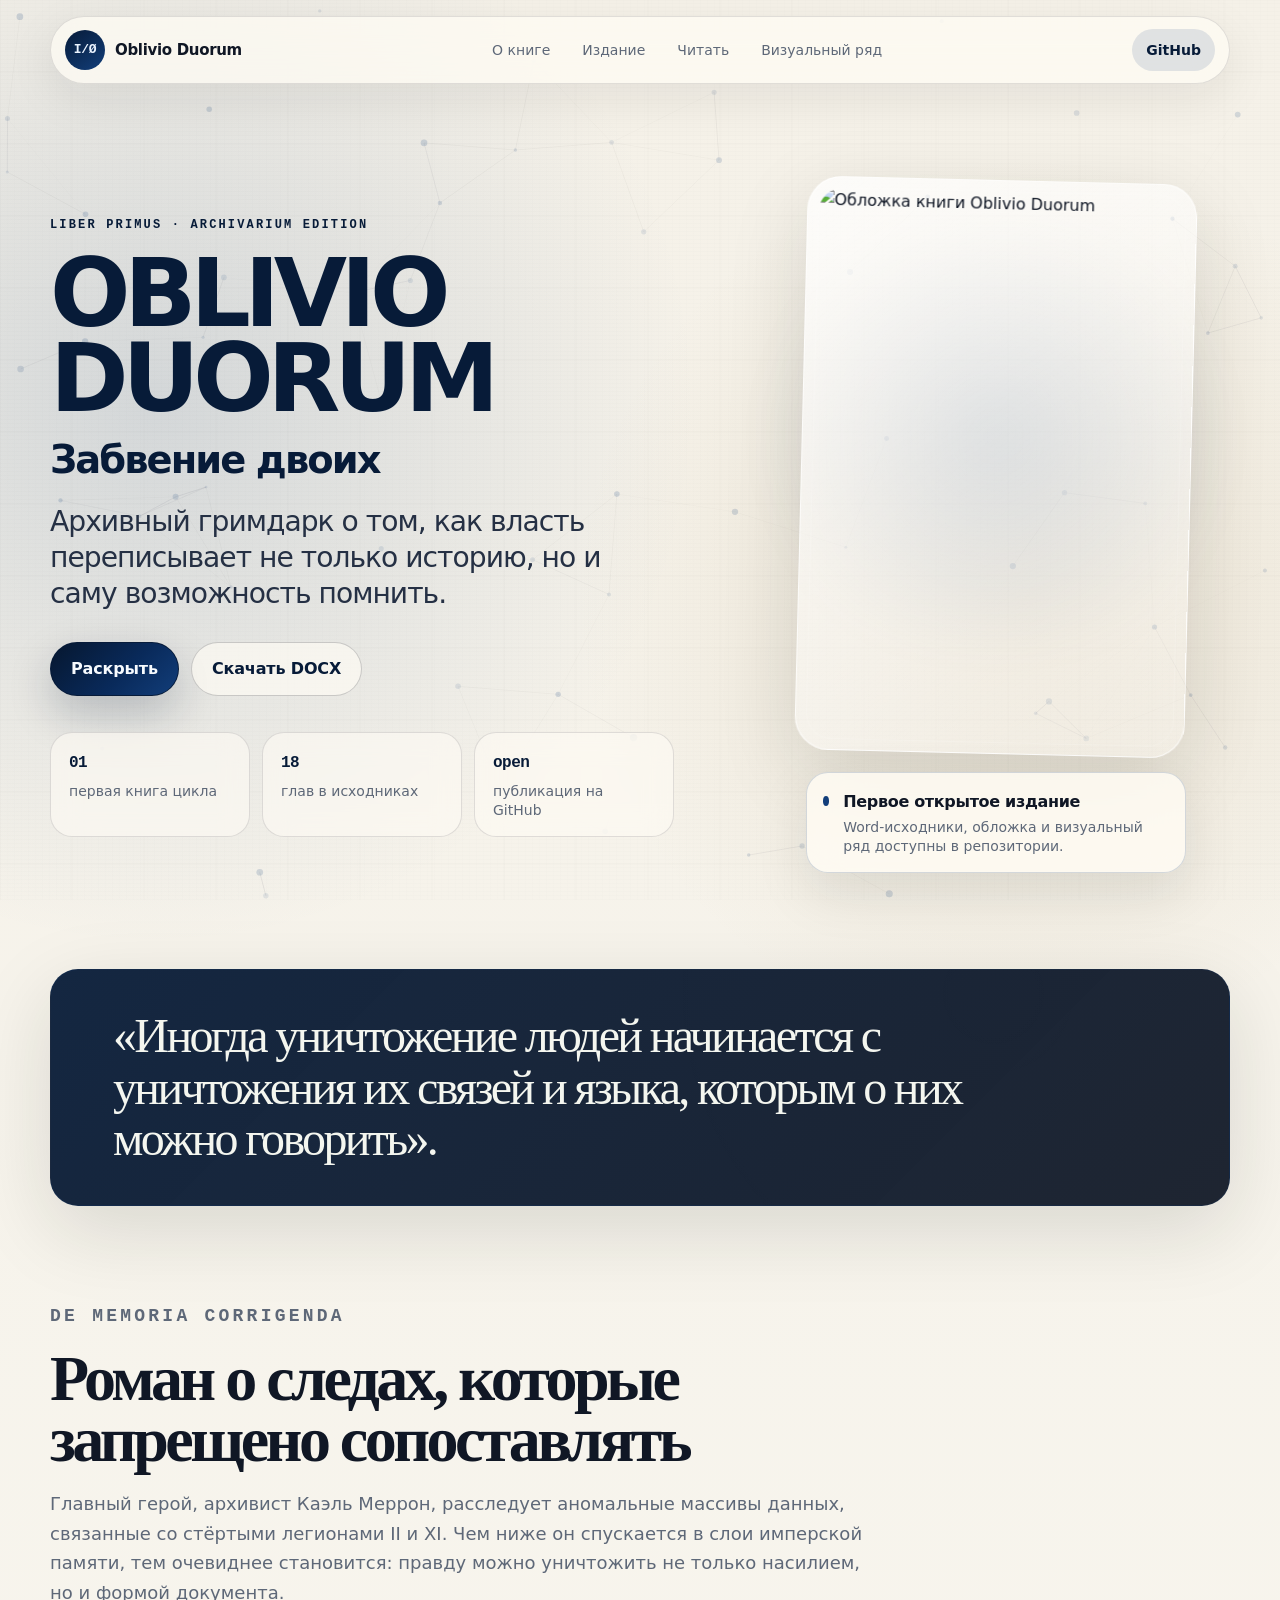
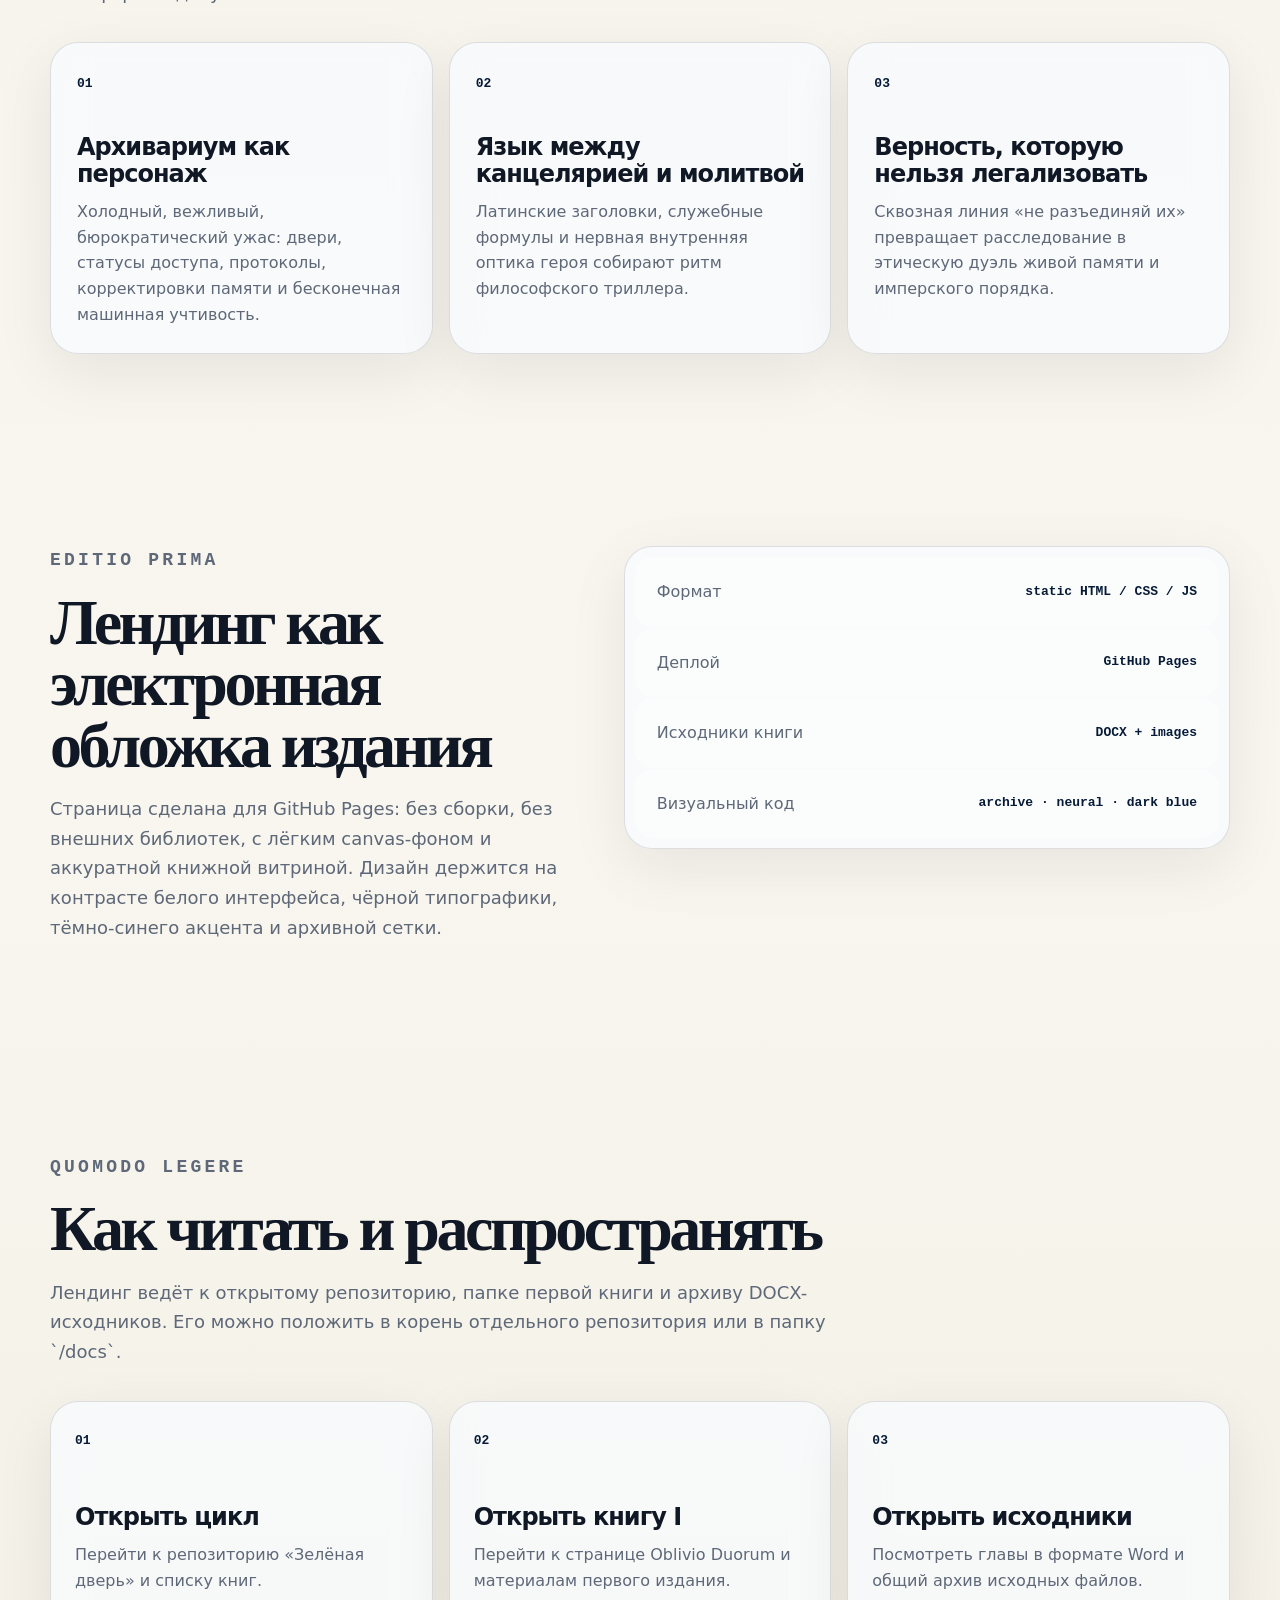
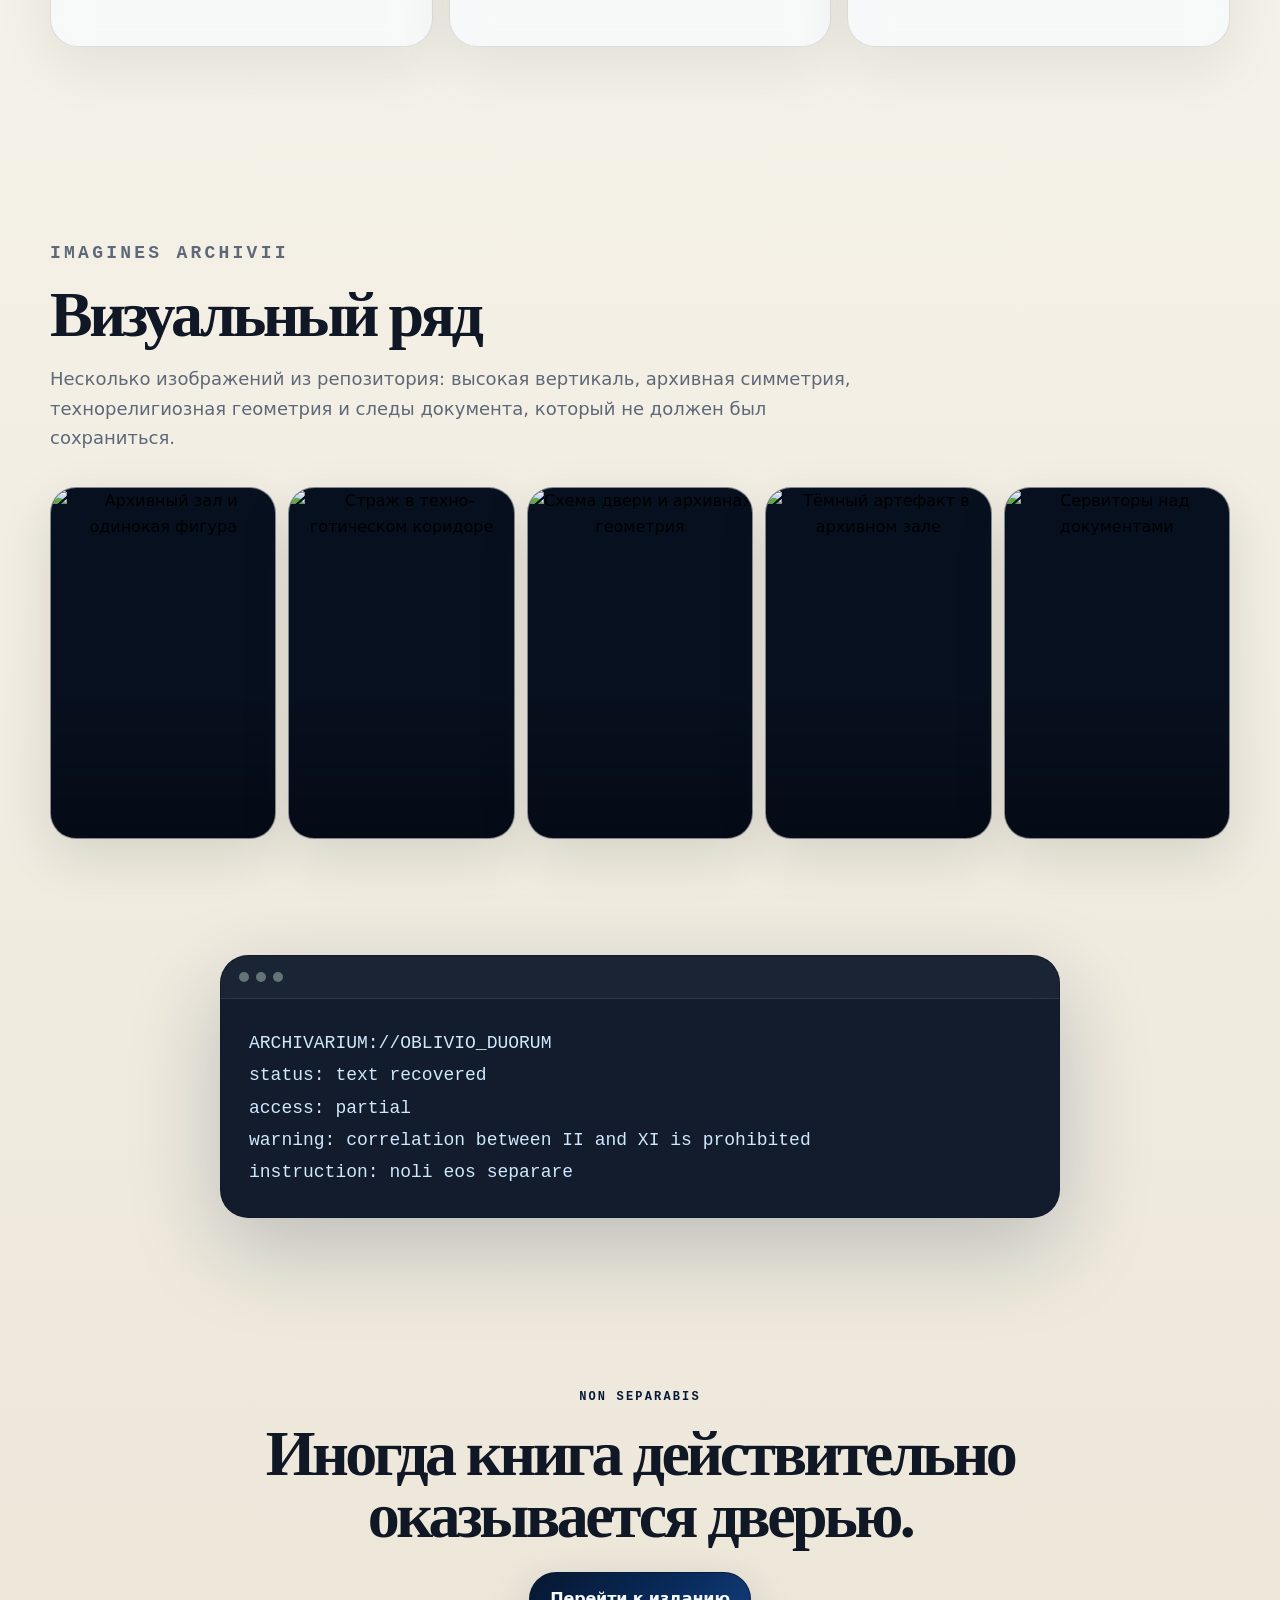
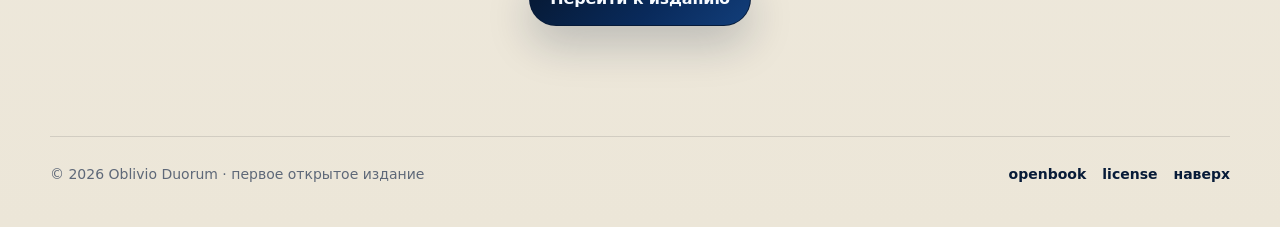
==== 1/docs/index.html @ 7f9fa9bb "docs" ====
<!doctype html>
<html lang="ru">
<head>
  <meta charset="utf-8" />
  <meta name="viewport" content="width=device-width, initial-scale=1" />
  <meta name="theme-color" content="#071b38" />
  <meta name="description" content="Oblivio Duorum / Забвение двоих — первое открытое издание архивного гримдарк-романа о памяти, документах и праве быть не стёртым." />
  <meta property="og:title" content="Oblivio Duorum / Забвение двоих" />
  <meta property="og:description" content="Архивный гримдарк о том, как власть переписывает не только историю, но и саму возможность помнить." />
  <meta property="og:type" content="book" />
  <meta property="og:image" content="https://raw.githubusercontent.com/antonkurenkov/openbook/main/1/df00b2c0-1dd7-4051-8844-b0e4e81df852.png" />
  <title>Oblivio Duorum / Забвение двоих</title>
  <link rel="preconnect" href="https://raw.githubusercontent.com" />
  <link rel="icon" href="assets/favicon.svg" type="image/svg+xml" />
  <link rel="icon" href="assets/favicon-32.png" sizes="32x32" type="image/png" />
  <link rel="apple-touch-icon" href="assets/apple-touch-icon.png" />
  <link rel="stylesheet" href="styles.css" />
  <script defer src="neural.js"></script>
  <script defer src="main.js"></script>
</head>
<body>
  <canvas id="neural-field" aria-hidden="true"></canvas>
  <div class="grain" aria-hidden="true"></div>
  <div class="scroll-progress" data-progress aria-hidden="true"></div>

  <header class="site-header" data-header>
    <a class="brand" href="#top" aria-label="Наверх">
      <span class="brand-mark">I/Ø</span>
      <span class="brand-text">Oblivio Duorum</span>
    </a>
    <nav class="nav" aria-label="Основная навигация">
      <a href="#book">О книге</a>
      <a href="#edition">Издание</a>
      <a href="#read">Читать</a>
      <a href="#visuals">Визуальный ряд</a>
    </nav>
    <a class="header-cta" href="https://github.com/antonkurenkov/openbook/tree/main/1" target="_blank" rel="noreferrer">GitHub</a>
  </header>

  <main id="top">
    <section class="hero section-pad" aria-labelledby="hero-title">
      <div class="hero-copy reveal">
        <p class="eyebrow">Liber Primus · Archivarium Edition</p>
        <h1 id="hero-title" class="hero-title">
          <span class="title-neural-word" data-title-neural data-text="OBLIVIO DUORUM" aria-label="Oblivio Duorum">OBLIVIO DUORUM</span>
          <span class="title-translation">Забвение двоих</span>
        </h1>
        <p class="lead">Архивный гримдарк о том, как власть переписывает не только историю, но и саму возможность помнить.</p>
        <div class="hero-actions" aria-label="Действия">
          <a class="button primary" href="https://github.com/antonkurenkov/openbook/tree/main/1/page/oblivio-duorum-markdown/oblivio_duorum_md" target="_blank" rel="noreferrer">Раскрыть</a>
          <a class="button ghost" href="https://github.com/antonkurenkov/openbook/raw/main/1/combined/combined_unique_media_docx.zip" target="_blank" rel="noreferrer">Скачать DOCX</a>
        </div>
        <dl class="hero-stats" aria-label="Краткие сведения">
          <div>
            <dt>01</dt>
            <dd>первая книга цикла</dd>
          </div>
          <div>
            <dt>18</dt>
            <dd>глав в исходниках</dd>
          </div>
          <div>
            <dt>open</dt>
            <dd>публикация на GitHub</dd>
          </div>
        </dl>
      </div>

      <aside class="cover-panel reveal" aria-label="Обложка и статус издания">
        <div class="cover-shell">
          <img src="https://raw.githubusercontent.com/antonkurenkov/openbook/main/1/df00b2c0-1dd7-4051-8844-b0e4e81df852.png" alt="Обложка книги Oblivio Duorum" loading="eager" />
        </div>
        <div class="status-card">
          <span class="pulse" aria-hidden="true"></span>
          <div>
            <strong>Первое открытое издание</strong>
            <p>Word-исходники, обложка и визуальный ряд доступны в репозитории.</p>
          </div>
        </div>
      </aside>
    </section>

    <section class="quote-strip reveal" aria-label="Ключевая формула">
      <p>«Иногда уничтожение людей начинается с уничтожения их связей и языка, которым о них можно говорить».</p>
    </section>

    <section id="book" class="section section-pad" aria-labelledby="book-title">
      <div class="section-head reveal">
        <p class="eyebrow">De memoria corrigenda</p>
        <h2 id="book-title">Роман о следах, которые запрещено сопоставлять</h2>
        <p>Главный герой, архивист Каэль Меррон, расследует аномальные массивы данных, связанные со стёртыми легионами II и XI. Чем ниже он спускается в слои имперской памяти, тем очевиднее становится: правду можно уничтожить не только насилием, но и формой документа.</p>
      </div>

      <div class="feature-grid">
        <article class="feature-card reveal">
          <span class="card-index">01</span>
          <h3>Архивариум как персонаж</h3>
          <p>Холодный, вежливый, бюрократический ужас: двери, статусы доступа, протоколы, корректировки памяти и бесконечная машинная учтивость.</p>
        </article>
        <article class="feature-card reveal">
          <span class="card-index">02</span>
          <h3>Язык между канцелярией и молитвой</h3>
          <p>Латинские заголовки, служебные формулы и нервная внутренняя оптика героя собирают ритм философского триллера.</p>
        </article>
        <article class="feature-card reveal">
          <span class="card-index">03</span>
          <h3>Верность, которую нельзя легализовать</h3>
          <p>Сквозная линия «не разъединяй их» превращает расследование в этическую дуэль живой памяти и имперского порядка.</p>
        </article>
      </div>
    </section>

    <section id="edition" class="section section-pad split" aria-labelledby="edition-title">
      <div class="reveal">
        <p class="eyebrow">Editio prima</p>
        <h2 id="edition-title">Лендинг как электронная обложка издания</h2>
        <p>Страница сделана для GitHub Pages: без сборки, без внешних библиотек, с лёгким canvas-фоном и аккуратной книжной витриной. Дизайн держится на контрасте белого интерфейса, чёрной типографики, тёмно-синего акцента и архивной сетки.</p>
      </div>
      <div class="edition-list reveal" role="list">
        <div role="listitem">
          <span>Формат</span>
          <strong>static HTML / CSS / JS</strong>
        </div>
        <div role="listitem">
          <span>Деплой</span>
          <strong>GitHub Pages</strong>
        </div>
        <div role="listitem">
          <span>Исходники книги</span>
          <strong>DOCX + images</strong>
        </div>
        <div role="listitem">
          <span>Визуальный код</span>
          <strong>archive · neural · dark blue</strong>
        </div>
      </div>
    </section>

    <section id="read" class="section section-pad" aria-labelledby="read-title">
      <div class="section-head reveal">
        <p class="eyebrow">Quomodo legere</p>
        <h2 id="read-title">Как читать и распространять</h2>
        <p>Лендинг ведёт к открытому репозиторию, папке первой книги и архиву DOCX-исходников. Его можно положить в корень отдельного репозитория или в папку `/docs`.</p>
      </div>

      <div class="read-grid">
        <a class="read-card reveal" href="https://github.com/antonkurenkov/openbook" target="_blank" rel="noreferrer">
          <span>01</span>
          <h3>Открыть цикл</h3>
          <p>Перейти к репозиторию «Зелёная дверь» и списку книг.</p>
        </a>
        <a class="read-card reveal" href="https://github.com/antonkurenkov/openbook/tree/main/1" target="_blank" rel="noreferrer">
          <span>02</span>
          <h3>Открыть книгу I</h3>
          <p>Перейти к странице Oblivio Duorum и материалам первого издания.</p>
        </a>
        <a class="read-card reveal" href="https://github.com/antonkurenkov/openbook/tree/main/1/combined" target="_blank" rel="noreferrer">
          <span>03</span>
          <h3>Открыть исходники</h3>
          <p>Посмотреть главы в формате Word и общий архив исходных файлов.</p>
        </a>
      </div>
    </section>

    <section id="visuals" class="section section-pad" aria-labelledby="visuals-title">
      <div class="section-head reveal">
        <p class="eyebrow">Imagines archivii</p>
        <h2 id="visuals-title">Визуальный ряд</h2>
        <p>Несколько изображений из репозитория: высокая вертикаль, архивная симметрия, технорелигиозная геометрия и следы документа, который не должен был сохраниться.</p>
      </div>

      <div class="gallery" aria-label="Галерея иллюстраций">
        <button class="gallery-item reveal" data-image="https://raw.githubusercontent.com/antonkurenkov/openbook/main/1/images/new/01.jpg" aria-label="Открыть иллюстрацию 1">
          <img src="https://raw.githubusercontent.com/antonkurenkov/openbook/main/1/images/new/01.jpg" alt="Архивный зал и одинокая фигура" loading="lazy" />
        </button>
        <button class="gallery-item reveal" data-image="https://raw.githubusercontent.com/antonkurenkov/openbook/main/1/images/new/05.jpg" aria-label="Открыть иллюстрацию 2">
          <img src="https://raw.githubusercontent.com/antonkurenkov/openbook/main/1/images/new/05.jpg" alt="Страж в техно-готическом коридоре" loading="lazy" />
        </button>
        <button class="gallery-item reveal" data-image="https://raw.githubusercontent.com/antonkurenkov/openbook/main/1/images/new/10.jpg" aria-label="Открыть иллюстрацию 3">
          <img src="https://raw.githubusercontent.com/antonkurenkov/openbook/main/1/images/new/10.jpg" alt="Схема двери и архивная геометрия" loading="lazy" />
        </button>
        <button class="gallery-item reveal" data-image="https://raw.githubusercontent.com/antonkurenkov/openbook/main/1/images/new/12.jpg" aria-label="Открыть иллюстрацию 4">
          <img src="https://raw.githubusercontent.com/antonkurenkov/openbook/main/1/images/new/12.jpg" alt="Тёмный артефакт в архивном зале" loading="lazy" />
        </button>
        <button class="gallery-item reveal" data-image="https://raw.githubusercontent.com/antonkurenkov/openbook/main/1/images/new/16.jpg" aria-label="Открыть иллюстрацию 5">
          <img src="https://raw.githubusercontent.com/antonkurenkov/openbook/main/1/images/new/16.jpg" alt="Сервиторы над документами" loading="lazy" />
        </button>
      </div>
    </section>

    <section class="terminal-section section-pad reveal" aria-label="Архивная консоль">
      <div class="terminal-card">
        <div class="terminal-top"><span></span><span></span><span></span></div>
        <pre aria-label="Текстовый фрагмент интерфейса"><code>ARCHIVARIUM://OBLIVIO_DUORUM
status: text recovered
access: partial
warning: correlation between II and XI is prohibited
instruction: noli eos separare</code></pre>
      </div>
    </section>

    <section class="final-cta section-pad reveal" aria-labelledby="final-title">
      <p class="eyebrow">Non separabis</p>
      <h2 id="final-title">Иногда книга действительно оказывается дверью.</h2>
      <a class="button primary" href="https://github.com/antonkurenkov/openbook/tree/main/1/page/oblivio-duorum-markdown/oblivio_duorum_md" target="_blank" rel="noreferrer">Перейти к изданию</a>
    </section>
  </main>

  <footer class="site-footer">
    <p>© <span data-year></span> Oblivio Duorum · первое открытое издание</p>
    <div>
      <a href="https://github.com/antonkurenkov/openbook" target="_blank" rel="noreferrer">openbook</a>
      <a href="https://github.com/antonkurenkov/openbook/blob/main/LICENSE.md" target="_blank" rel="noreferrer">license</a>
      <a href="#top">наверх</a>
    </div>
  </footer>

  <dialog class="image-dialog" data-dialog aria-label="Просмотр иллюстрации">
    <button class="dialog-close" data-dialog-close aria-label="Закрыть">×</button>
    <img data-dialog-image src="" alt="Увеличенная иллюстрация" />
  </dialog>
</body>
</html>
---- 1/docs/styles.css ----
:root {
  color-scheme: light;
  --bg: #f5f1e8;
  --bg-2: #ece6d8;
  --ink: #101725;
  --muted: #5e6878;
  --line: rgba(16, 23, 37, .12);
  --line-strong: rgba(16, 23, 37, .2);
  --card: rgba(249, 251, 255, .74);
  --card-solid: #f9fbff;
  --blue: #123e7a;
  --blue-deep: #071b38;
  --blue-mid: #0b2e63;
  --blue-bright: #55b8ff;
  --blue-soft: rgba(18, 62, 122, .12);
  --violet: #7e6cff;
  --gold: #a6844a;
  --shadow: 0 24px 80px rgba(24, 31, 26, .13);
  --radius: 28px;
  --radius-sm: 18px;
  --max: 1180px;
  --mono: ui-monospace, SFMono-Regular, Menlo, Monaco, Consolas, "Liberation Mono", monospace;
  --sans: Inter, ui-sans-serif, system-ui, -apple-system, BlinkMacSystemFont, "Segoe UI", sans-serif;
  --serif: Georgia, "Times New Roman", serif;
}

* { box-sizing: border-box; }
html { scroll-behavior: smooth; }
body {
  margin: 0;
  min-height: 100vh;
  background:
    radial-gradient(circle at 12% 8%, rgba(18, 62, 122, .15), transparent 34rem),
    radial-gradient(circle at 80% 12%, rgba(166, 132, 74, .14), transparent 28rem),
    linear-gradient(180deg, var(--bg) 0%, #f8f6ef 48%, var(--bg-2) 100%);
  color: var(--ink);
  font-family: var(--sans);
  line-height: 1.6;
  overflow-x: hidden;
}

a { color: inherit; text-decoration: none; }
img { max-width: 100%; display: block; }
button, input { font: inherit; }

#neural-field {
  position: fixed;
  inset: 0;
  width: 100vw;
  height: 100vh;
  z-index: -2;
  opacity: .72;
  pointer-events: none;
}

.grain {
  position: fixed;
  inset: 0;
  z-index: -1;
  pointer-events: none;
  opacity: .22;
  background-image:
    repeating-linear-gradient(0deg, rgba(16,23,37,.04), rgba(16,23,37,.04) 1px, transparent 1px, transparent 4px),
    repeating-linear-gradient(90deg, rgba(16,23,37,.025), rgba(16,23,37,.025) 1px, transparent 1px, transparent 7px);
  mix-blend-mode: multiply;
}

.scroll-progress {
  position: fixed;
  top: 0;
  left: 0;
  width: 0;
  height: 3px;
  z-index: 50;
  background: linear-gradient(90deg, var(--blue-deep), var(--blue-bright), var(--violet));
}

.site-header {
  position: sticky;
  top: 0;
  z-index: 40;
  display: flex;
  align-items: center;
  justify-content: space-between;
  gap: 22px;
  width: min(calc(100% - 32px), var(--max));
  margin: 16px auto 0;
  padding: 12px 14px;
  border: 1px solid var(--line);
  border-radius: 999px;
  background: rgba(255, 252, 244, .72);
  box-shadow: 0 14px 48px rgba(24,31,26,.08);
  backdrop-filter: blur(18px);
  transition: transform .25s ease, background .25s ease, border-color .25s ease;
}

.site-header.is-compact {
  background: rgba(255, 252, 244, .9);
  border-color: rgba(18,62,122,.18);
}

.brand {
  display: inline-flex;
  align-items: center;
  gap: 10px;
  min-width: max-content;
  font-weight: 750;
  letter-spacing: -.02em;
}
.brand-mark {
  display: inline-grid;
  place-items: center;
  width: 40px;
  height: 40px;
  border-radius: 999px;
  background: linear-gradient(145deg, var(--blue-deep), var(--blue));
  color: #eaf3ff;
  font-family: var(--mono);
  font-size: 13px;
}
.brand-text { font-size: 15px; }

.nav {
  display: flex;
  align-items: center;
  justify-content: center;
  gap: 4px;
  flex: 1;
}
.nav a,
.header-cta {
  padding: 10px 14px;
  border-radius: 999px;
  color: var(--muted);
  font-size: 14px;
  transition: color .2s ease, background .2s ease;
}
.nav a:hover,
.nav a.is-active,
.header-cta:hover {
  color: var(--ink);
  background: rgba(16, 23, 37, .06);
}
.header-cta {
  color: var(--blue-deep);
  background: var(--blue-soft);
  font-weight: 700;
}

.section-pad {
  width: min(calc(100% - 36px), var(--max));
  margin: 0 auto;
  padding: 96px 0;
}

.hero {
  min-height: calc(100vh - 78px);
  display: grid;
  grid-template-columns: 1.04fr .78fr;
  gap: clamp(36px, 7vw, 88px);
  align-items: center;
}

.eyebrow {
  margin: 0 0 16px;
  color: var(--blue-deep);
  font-family: var(--mono);
  font-size: 12px;
  font-weight: 700;
  letter-spacing: .18em;
  text-transform: uppercase;
}

h1, h2, h3, p { margin-top: 0; }
h1 {
  margin-bottom: 24px;
  text-wrap: balance;
}
.hero-title {
  display: grid;
  gap: 18px;
  align-items: start;
}
.title-neural-word {
  --title-neural-texture: linear-gradient(115deg, #7ed4ff, #f3fbff 42%, #7e6cff 68%, #39f2ff);
  position: relative;
  display: inline-block;
  width: fit-content;
  max-width: 100%;
  color: var(--blue-deep);
  font-family: var(--sans);
  font-size: clamp(42px, 7.4vw, 96px);
  font-weight: 880;
  line-height: .9;
  letter-spacing: -.065em;
  text-transform: uppercase;
  isolation: isolate;
  cursor: default;
}
.title-neural-word::after {
  content: attr(data-text);
  position: absolute;
  inset: 0;
  color: transparent;
  background-image: var(--title-neural-texture);
  background-size: 100% 100%;
  background-position: center;
  -webkit-background-clip: text;
  background-clip: text;
  opacity: 0;
  filter: saturate(1.25) brightness(1.12);
  text-shadow: 0 0 22px rgba(85, 184, 255, .38), 0 0 42px rgba(126, 108, 255, .28);
  transition: opacity .28s ease, filter .28s ease;
  pointer-events: none;
}
.title-neural-word:hover::after,
.title-neural-word:focus-visible::after {
  opacity: 1;
  filter: saturate(1.45) brightness(1.25);
}
.title-neural-word:hover,
.title-neural-word:focus-visible {
  color: rgba(7, 27, 56, .18);
  outline: none;
}
.title-translation {
  display: block;
  font-family: var(--sans);
  font-size: clamp(24px, 3vw, 42px);
  line-height: 1.05;
  letter-spacing: -.05em;
  color: var(--blue-deep);
}

.lead {
  max-width: 680px;
  margin-bottom: 30px;
  color: #253044;
  font-size: clamp(20px, 2.2vw, 30px);
  line-height: 1.28;
  letter-spacing: -.035em;
}

.hero-actions {
  display: flex;
  flex-wrap: wrap;
  gap: 12px;
  margin-bottom: 36px;
}
.button {
  display: inline-flex;
  align-items: center;
  justify-content: center;
  min-height: 48px;
  padding: 13px 20px;
  border: 1px solid var(--line-strong);
  border-radius: 999px;
  font-weight: 760;
  letter-spacing: -.01em;
  transition: transform .2s ease, box-shadow .2s ease, background .2s ease, border-color .2s ease;
}
.button:hover { transform: translateY(-2px); }
.button.primary {
  border-color: rgba(7, 27, 56, .92);
  background: linear-gradient(135deg, #06172f, #092a5b 58%, #123e7a);
  color: #f7fbff;
  box-shadow: 0 18px 44px rgba(7, 27, 56, .22);
}
.button.ghost {
  background: rgba(255, 252, 244, .66);
  color: var(--blue-deep);
}
.button.ghost:hover { border-color: rgba(18,62,122,.38); box-shadow: 0 14px 34px rgba(24,31,26,.08); }

.hero-stats {
  display: grid;
  grid-template-columns: repeat(3, minmax(0, 1fr));
  gap: 12px;
  max-width: 680px;
  margin: 0;
}
.hero-stats div {
  padding: 18px 18px 16px;
  border: 1px solid var(--line);
  border-radius: 22px;
  background: rgba(255, 252, 244, .58);
  backdrop-filter: blur(14px);
}
.hero-stats dt {
  margin-bottom: 6px;
  font-family: var(--mono);
  color: var(--blue-deep);
  font-weight: 800;
  letter-spacing: -.03em;
}
.hero-stats dd {
  margin: 0;
  color: var(--muted);
  font-size: 14px;
  line-height: 1.35;
}

.cover-panel {
  position: relative;
  display: grid;
  gap: 18px;
  justify-items: center;
}
.cover-panel::before {
  content: "";
  position: absolute;
  inset: 8% -8% auto -8%;
  height: 58%;
  border-radius: 50%;
  background: radial-gradient(circle, rgba(18,62,122,.22), transparent 68%);
  filter: blur(24px);
  z-index: -1;
}
.cover-shell {
  width: min(390px, 82vw);
  padding: 10px;
  border: 1px solid rgba(255,255,255,.72);
  border-radius: 34px;
  background: linear-gradient(145deg, rgba(255,255,255,.74), rgba(255,255,255,.18));
  box-shadow: var(--shadow);
  transform: rotate(1.4deg);
}
.cover-shell img {
  aspect-ratio: 2 / 3;
  width: 100%;
  object-fit: cover;
  border-radius: 26px;
  box-shadow: inset 0 0 0 1px rgba(255,255,255,.12);
}
.status-card {
  display: flex;
  align-items: flex-start;
  gap: 14px;
  width: min(380px, 86vw);
  padding: 16px;
  border: 1px solid rgba(18,62,122,.18);
  border-radius: 22px;
  background: rgba(255,252,244,.84);
  box-shadow: 0 20px 54px rgba(24,31,26,.10);
  backdrop-filter: blur(16px);
}
.status-card strong { display: block; margin-bottom: 3px; letter-spacing: -.02em; }
.status-card p { margin: 0; color: var(--muted); font-size: 14px; line-height: 1.35; }
.pulse {
  width: 10px;
  height: 10px;
  margin-top: 7px;
  border-radius: 50%;
  background: var(--blue);
  box-shadow: 0 0 0 0 rgba(18,62,122,.35);
  animation: pulse 2s infinite;
}

.quote-strip {
  width: min(calc(100% - 36px), var(--max));
  margin: 0 auto;
  padding: 40px clamp(22px, 5vw, 62px);
  border: 1px solid rgba(18,62,122,.18);
  border-radius: var(--radius);
  background:
    linear-gradient(135deg, rgba(7,27,56,.95), rgba(16,23,37,.94)),
    radial-gradient(circle at 80% 10%, rgba(255,255,255,.12), transparent 28rem);
  color: #f4f6ef;
  box-shadow: var(--shadow);
}
.quote-strip p {
  max-width: 940px;
  margin: 0;
  font-family: var(--serif);
  font-size: clamp(26px, 4vw, 48px);
  line-height: 1.08;
  letter-spacing: -.055em;
}

.section { position: relative; }
.section-head {
  max-width: 820px;
  margin-bottom: 34px;
}
.section-head h2,
.split h2,
.final-cta h2 {
  margin-bottom: 18px;
  font-family: var(--serif);
  font-size: clamp(36px, 5vw, 72px);
  line-height: .96;
  letter-spacing: -.055em;
  text-wrap: balance;
}
.section-head p,
.split p {
  color: var(--muted);
  font-size: 18px;
  line-height: 1.65;
}

.feature-grid,
.read-grid {
  display: grid;
  grid-template-columns: repeat(3, minmax(0, 1fr));
  gap: 16px;
}
.feature-card,
.read-card,
.edition-list,
.terminal-card {
  border: 1px solid var(--line);
  background: var(--card);
  box-shadow: 0 18px 58px rgba(24,31,26,.08);
  backdrop-filter: blur(18px);
}
.feature-card {
  min-height: 310px;
  padding: 26px;
  border-radius: var(--radius);
}
.card-index,
.read-card span {
  display: inline-flex;
  margin-bottom: 40px;
  font-family: var(--mono);
  color: var(--blue-deep);
  font-size: 13px;
  font-weight: 850;
}
.feature-card h3,
.read-card h3 {
  margin-bottom: 12px;
  font-size: 24px;
  line-height: 1.1;
  letter-spacing: -.04em;
}
.feature-card p,
.read-card p {
  margin: 0;
  color: var(--muted);
}

.split {
  display: grid;
  grid-template-columns: .9fr 1fr;
  gap: 28px;
  align-items: start;
}
.edition-list {
  display: grid;
  gap: 1px;
  padding: 10px;
  border-radius: var(--radius);
  overflow: hidden;
}
.edition-list div {
  display: flex;
  align-items: center;
  justify-content: space-between;
  gap: 18px;
  padding: 22px;
  border-radius: 18px;
  background: rgba(255,255,255,.38);
}
.edition-list span {
  color: var(--muted);
}
.edition-list strong {
  font-family: var(--mono);
  font-size: 13px;
  text-align: right;
  color: var(--blue-deep);
}

.read-card {
  display: block;
  min-height: 246px;
  padding: 24px;
  border-radius: var(--radius);
  transition: transform .2s ease, border-color .2s ease, background .2s ease;
}
.read-card:hover {
  transform: translateY(-4px);
  border-color: rgba(18,62,122,.32);
  background: rgba(255,252,244,.9);
}
.read-card span { margin-bottom: 52px; }

.gallery {
  display: grid;
  grid-template-columns: repeat(5, minmax(0, 1fr));
  gap: 12px;
}
.gallery-item {
  position: relative;
  min-height: 350px;
  padding: 0;
  overflow: hidden;
  border: 1px solid rgba(255,255,255,.5);
  border-radius: 26px;
  background: #07101f;
  box-shadow: 0 18px 52px rgba(24,31,26,.12);
  cursor: zoom-in;
}
.gallery-item::after {
  content: "";
  position: absolute;
  inset: 0;
  background: linear-gradient(180deg, transparent 56%, rgba(0,0,0,.42));
  opacity: .72;
  transition: opacity .2s ease;
}
.gallery-item:hover::after { opacity: .2; }
.gallery-item img {
  width: 100%;
  height: 100%;
  min-height: 350px;
  object-fit: cover;
  filter: saturate(.86) contrast(1.04);
  transition: transform .35s ease, filter .35s ease;
}
.gallery-item:hover img {
  transform: scale(1.04);
  filter: saturate(.98) contrast(1.08);
}

.terminal-section { padding-top: 20px; }
.terminal-card {
  max-width: 840px;
  margin: 0 auto;
  border-radius: var(--radius);
  overflow: hidden;
  background: rgba(6, 17, 35, .95);
  color: #cfe7ff;
  box-shadow: 0 30px 90px rgba(7, 27, 56, .22);
}
.terminal-top {
  display: flex;
  gap: 7px;
  padding: 16px 18px;
  border-bottom: 1px solid rgba(255,255,255,.08);
  background: rgba(255,255,255,.04);
}
.terminal-top span {
  width: 10px;
  height: 10px;
  border-radius: 50%;
  background: rgba(203,238,216,.4);
}
.terminal-card pre {
  margin: 0;
  padding: 28px;
  white-space: pre-wrap;
  font-family: var(--mono);
  font-size: clamp(14px, 2vw, 18px);
  line-height: 1.8;
}

.final-cta {
  text-align: center;
  padding-top: 74px;
  padding-bottom: 110px;
}
.final-cta h2 {
  max-width: 760px;
  margin: 0 auto 26px;
}

.site-footer {
  display: flex;
  align-items: center;
  justify-content: space-between;
  gap: 20px;
  width: min(calc(100% - 36px), var(--max));
  margin: 0 auto;
  padding: 26px 0 42px;
  border-top: 1px solid var(--line);
  color: var(--muted);
  font-size: 14px;
}
.site-footer p { margin: 0; }
.site-footer div { display: flex; gap: 16px; flex-wrap: wrap; }
.site-footer a { color: var(--blue-deep); font-weight: 700; }

.image-dialog {
  width: min(920px, calc(100vw - 32px));
  max-height: calc(100vh - 32px);
  padding: 12px;
  border: 1px solid rgba(255,255,255,.2);
  border-radius: 28px;
  background: rgba(6, 12, 24, .94);
  box-shadow: 0 28px 100px rgba(0,0,0,.45);
}
.image-dialog::backdrop { background: rgba(5, 9, 18, .68); backdrop-filter: blur(7px); }
.image-dialog img {
  max-height: calc(100vh - 82px);
  margin: 0 auto;
  border-radius: 20px;
  object-fit: contain;
}
.dialog-close {
  position: absolute;
  top: 14px;
  right: 14px;
  width: 40px;
  height: 40px;
  border: 1px solid rgba(255,255,255,.18);
  border-radius: 50%;
  background: rgba(0,0,0,.38);
  color: #fff;
  cursor: pointer;
}

.reveal {
  opacity: 0;
  transform: translateY(22px);
  transition: opacity .65s ease, transform .65s ease;
}
.reveal.is-visible { opacity: 1; transform: translateY(0); }

@keyframes pulse {
  0% { box-shadow: 0 0 0 0 rgba(18,62,122,.36); }
  70% { box-shadow: 0 0 0 10px rgba(18,62,122,0); }
  100% { box-shadow: 0 0 0 0 rgba(18,62,122,0); }
}

@media (prefers-reduced-motion: reduce) {
  *, *::before, *::after { animation-duration: .001ms !important; animation-iteration-count: 1 !important; scroll-behavior: auto !important; transition-duration: .001ms !important; }
  #neural-field { display: none; }
  .reveal { opacity: 1; transform: none; }
}

@media (max-width: 920px) {
  .site-header { border-radius: 28px; align-items: flex-start; flex-wrap: wrap; }
  .nav { order: 3; flex-basis: 100%; justify-content: flex-start; overflow-x: auto; padding: 2px 0; }
  .hero, .split { grid-template-columns: 1fr; }
  .hero { min-height: auto; padding-top: 72px; }
  .feature-grid, .read-grid { grid-template-columns: 1fr; }
  .feature-card { min-height: 0; }
  .card-index, .read-card span { margin-bottom: 28px; }
  .gallery { grid-template-columns: repeat(2, minmax(0, 1fr)); }
  .gallery-item, .gallery-item img { min-height: 320px; }
}

@media (max-width: 620px) {
  .title-neural-word { font-size: clamp(38px, 14vw, 58px); letter-spacing: -.06em; }
  .section-pad { width: min(calc(100% - 28px), var(--max)); padding: 70px 0; }
  .site-header { width: min(calc(100% - 20px), var(--max)); margin-top: 10px; }
  .brand-text { display: none; }
  .header-cta { margin-left: auto; }
  .nav a { padding: 8px 10px; font-size: 13px; }
  .hero-stats { grid-template-columns: 1fr; }
  .cover-shell { transform: none; }
  .section-head h2, .split h2, .final-cta h2 { letter-spacing: -.045em; }
  .edition-list div { align-items: flex-start; flex-direction: column; gap: 6px; }
  .edition-list strong { text-align: left; }
  .gallery { grid-template-columns: 1fr; }
  .site-footer { align-items: flex-start; flex-direction: column; }
}
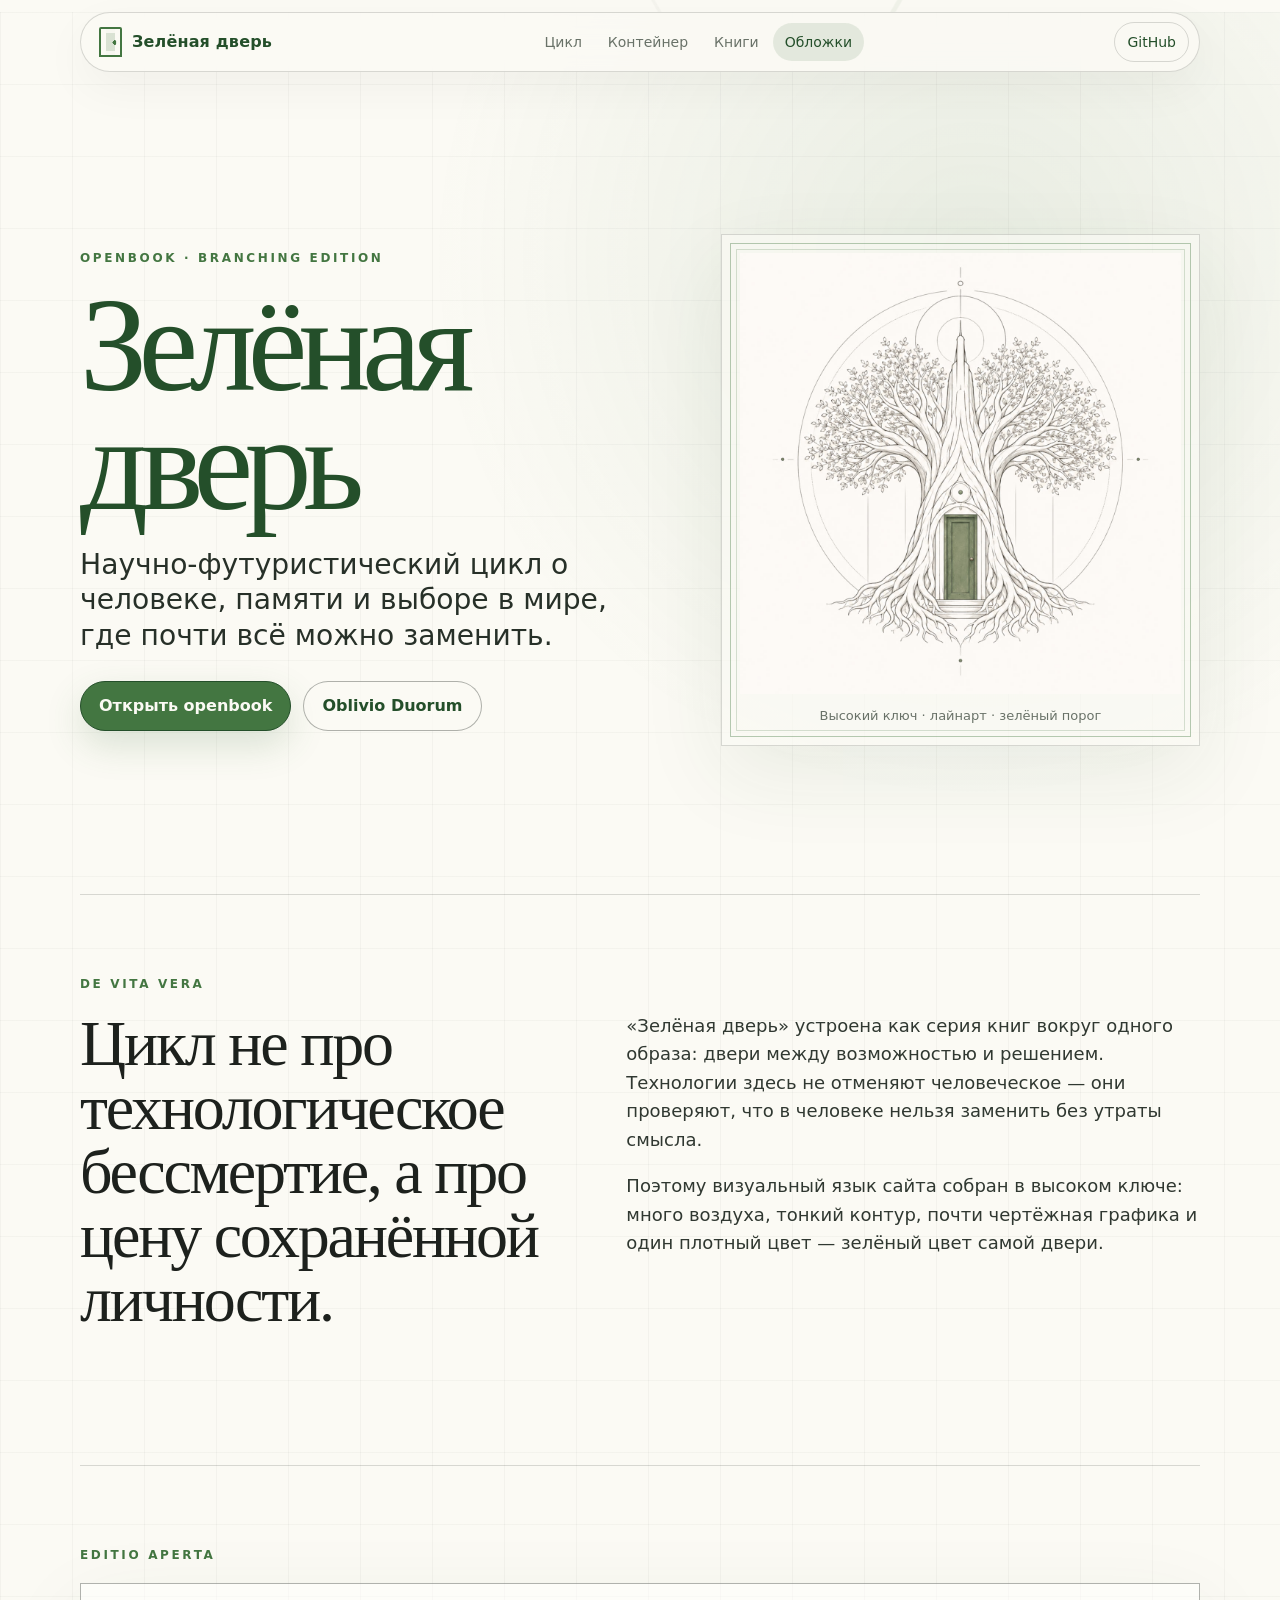
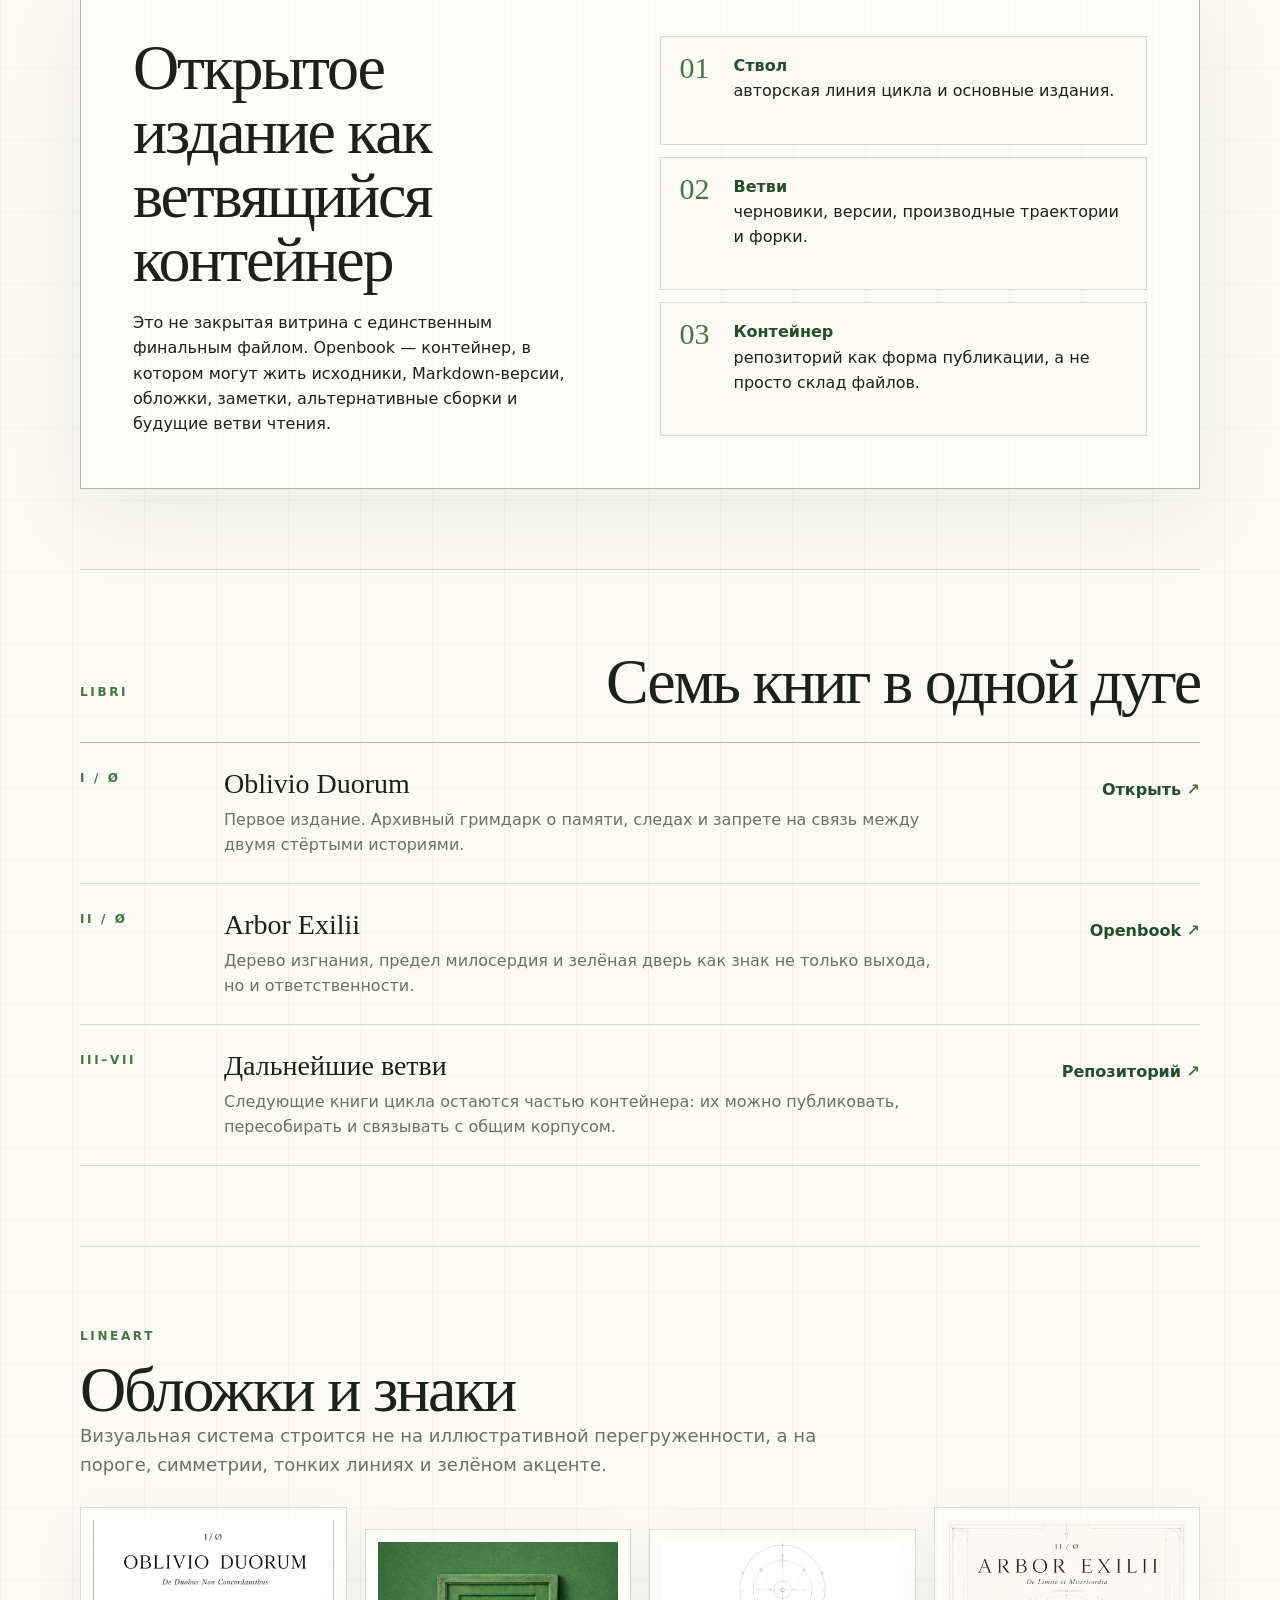
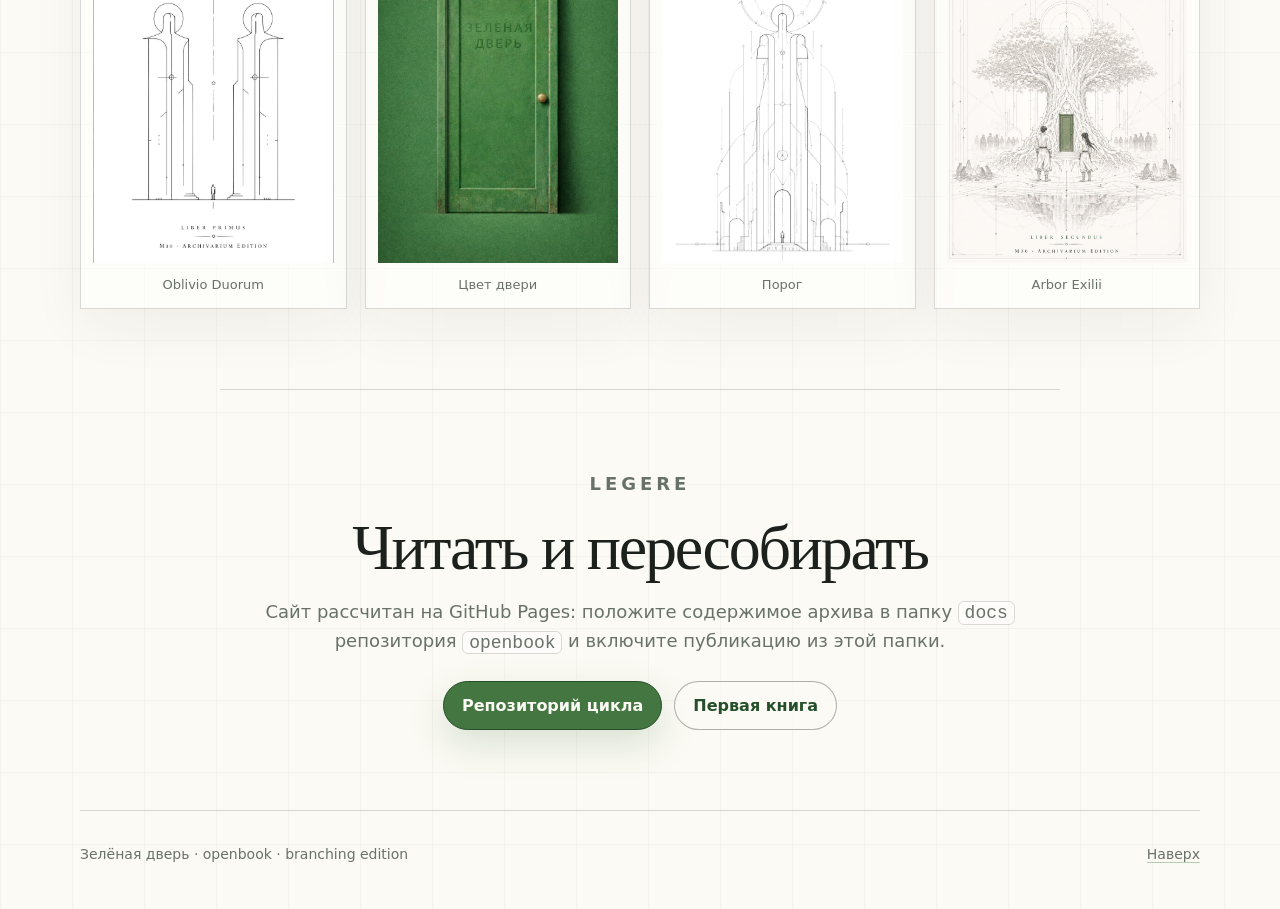
==== commit 7cbcffc8: "docs" ====
--- a/1/docs/index.html
+++ b/1/docs/index.html
@@ -1,223 +1,172 @@
 <!doctype html>
 <html lang="ru">
 <head>
-  <meta charset="utf-8" />
-  <meta name="viewport" content="width=device-width, initial-scale=1" />
-  <meta name="theme-color" content="#071b38" />
-  <meta name="description" content="Oblivio Duorum / Забвение двоих — первое открытое издание архивного гримдарк-романа о памяти, документах и праве быть не стёртым." />
-  <meta property="og:title" content="Oblivio Duorum / Забвение двоих" />
-  <meta property="og:description" content="Архивный гримдарк о том, как власть переписывает не только историю, но и саму возможность помнить." />
-  <meta property="og:type" content="book" />
-  <meta property="og:image" content="https://raw.githubusercontent.com/antonkurenkov/openbook/main/1/df00b2c0-1dd7-4051-8844-b0e4e81df852.png" />
-  <title>Oblivio Duorum / Забвение двоих</title>
-  <link rel="preconnect" href="https://raw.githubusercontent.com" />
-  <link rel="icon" href="assets/favicon.svg" type="image/svg+xml" />
-  <link rel="icon" href="assets/favicon-32.png" sizes="32x32" type="image/png" />
-  <link rel="apple-touch-icon" href="assets/apple-touch-icon.png" />
-  <link rel="stylesheet" href="styles.css" />
-  <script defer src="neural.js"></script>
-  <script defer src="main.js"></script>
+  <meta charset="utf-8">
+  <meta name="viewport" content="width=device-width, initial-scale=1">
+  <title>Зелёная дверь — openbook</title>
+  <meta name="description" content="Лаконичный сайт открытого цикла «Зелёная дверь»: книги, обложки в высоком ключе и openbook как ветвящийся контейнер.">
+  <meta name="theme-color" content="#fbfaf4">
+  <meta property="og:title" content="Зелёная дверь">
+  <meta property="og:description" content="Открытый научно-футуристический цикл как ветвящийся контейнер.">
+  <meta property="og:type" content="website">
+  <meta property="og:image" content="assets/og-image.jpg">
+  <link rel="icon" href="assets/favicon.svg" type="image/svg+xml">
+  <link rel="icon" href="assets/favicon-32.png" sizes="32x32" type="image/png">
+  <link rel="stylesheet" href="styles.css">
 </head>
 <body>
-  <canvas id="neural-field" aria-hidden="true"></canvas>
-  <div class="grain" aria-hidden="true"></div>
-  <div class="scroll-progress" data-progress aria-hidden="true"></div>
+  <a class="skip-link" href="#main">Перейти к содержанию</a>
 
   <header class="site-header" data-header>
-    <a class="brand" href="#top" aria-label="Наверх">
-      <span class="brand-mark">I/Ø</span>
-      <span class="brand-text">Oblivio Duorum</span>
+    <a class="brand" href="#top" aria-label="Зелёная дверь — наверх">
+      <span class="brand-mark" aria-hidden="true"></span>
+      <span>Зелёная дверь</span>
     </a>
-    <nav class="nav" aria-label="Основная навигация">
-      <a href="#book">О книге</a>
-      <a href="#edition">Издание</a>
-      <a href="#read">Читать</a>
-      <a href="#visuals">Визуальный ряд</a>
+    <nav class="main-nav" aria-label="Навигация">
+      <a href="#cycle">Цикл</a>
+      <a href="#container">Контейнер</a>
+      <a href="#books">Книги</a>
+      <a href="#covers">Обложки</a>
     </nav>
-    <a class="header-cta" href="https://github.com/antonkurenkov/openbook/tree/main/1" target="_blank" rel="noreferrer">GitHub</a>
+    <a class="header-link" href="https://github.com/antonkurenkov/openbook" target="_blank" rel="noreferrer">GitHub</a>
   </header>
 
-  <main id="top">
-    <section class="hero section-pad" aria-labelledby="hero-title">
+  <main id="main">
+    <section class="hero" id="top" aria-labelledby="hero-title">
       <div class="hero-copy reveal">
-        <p class="eyebrow">Liber Primus · Archivarium Edition</p>
-        <h1 id="hero-title" class="hero-title">
-          <span class="title-neural-word" data-title-neural data-text="OBLIVIO DUORUM" aria-label="Oblivio Duorum">OBLIVIO DUORUM</span>
-          <span class="title-translation">Забвение двоих</span>
-        </h1>
-        <p class="lead">Архивный гримдарк о том, как власть переписывает не только историю, но и саму возможность помнить.</p>
-        <div class="hero-actions" aria-label="Действия">
-          <a class="button primary" href="https://github.com/antonkurenkov/openbook/tree/main/1/page/oblivio-duorum-markdown/oblivio_duorum_md" target="_blank" rel="noreferrer">Раскрыть</a>
-          <a class="button ghost" href="https://github.com/antonkurenkov/openbook/raw/main/1/combined/combined_unique_media_docx.zip" target="_blank" rel="noreferrer">Скачать DOCX</a>
+        <p class="eyebrow">Openbook · branching edition</p>
+        <h1 id="hero-title">Зелёная дверь</h1>
+        <p class="hero-lead">Научно-футуристический цикл о человеке, памяти и выборе в мире, где почти всё можно заменить.</p>
+        <div class="hero-actions" aria-label="Основные ссылки">
+          <a class="button button-primary" href="https://github.com/antonkurenkov/openbook" target="_blank" rel="noreferrer">Открыть openbook</a>
+          <a class="button button-secondary" href="https://github.com/antonkurenkov/oblivio.duorum" target="_blank" rel="noreferrer">Oblivio Duorum</a>
         </div>
-        <dl class="hero-stats" aria-label="Краткие сведения">
-          <div>
-            <dt>01</dt>
-            <dd>первая книга цикла</dd>
-          </div>
-          <div>
-            <dt>18</dt>
-            <dd>глав в исходниках</dd>
-          </div>
-          <div>
-            <dt>open</dt>
-            <dd>публикация на GitHub</dd>
-          </div>
-        </dl>
       </div>
 
-      <aside class="cover-panel reveal" aria-label="Обложка и статус издания">
-        <div class="cover-shell">
-          <img src="https://raw.githubusercontent.com/antonkurenkov/openbook/main/1/df00b2c0-1dd7-4051-8844-b0e4e81df852.png" alt="Обложка книги Oblivio Duorum" loading="eager" />
-        </div>
-        <div class="status-card">
-          <span class="pulse" aria-hidden="true"></span>
-          <div>
-            <strong>Первое открытое издание</strong>
-            <p>Word-исходники, обложка и визуальный ряд доступны в репозитории.</p>
-          </div>
-        </div>
-      </aside>
+      <figure class="hero-art reveal" aria-label="Символ цикла">
+        <button class="image-button" type="button" data-lightbox="assets/images/tree-door-lineart.jpg" aria-label="Открыть изображение крупно">
+          <img src="assets/images/tree-door-lineart.jpg" width="1200" height="1200" alt="Лайнарт: дерево с зелёной дверью в центре">
+        </button>
+        <figcaption>Высокий ключ · лайнарт · зелёный порог</figcaption>
+      </figure>
     </section>
 
-    <section class="quote-strip reveal" aria-label="Ключевая формула">
-      <p>«Иногда уничтожение людей начинается с уничтожения их связей и языка, которым о них можно говорить».</p>
+    <section class="section split" id="cycle" aria-labelledby="cycle-title">
+      <div class="section-label">De vita vera</div>
+      <div class="split-grid">
+        <h2 id="cycle-title">Цикл не про технологическое бессмертие, а про цену сохранённой личности.</h2>
+        <div class="prose">
+          <p>«Зелёная дверь» устроена как серия книг вокруг одного образа: двери между возможностью и решением. Технологии здесь не отменяют человеческое — они проверяют, что в человеке нельзя заменить без утраты смысла.</p>
+          <p>Поэтому визуальный язык сайта собран в высоком ключе: много воздуха, тонкий контур, почти чертёжная графика и один плотный цвет — зелёный цвет самой двери.</p>
+        </div>
+      </div>
     </section>
 
-    <section id="book" class="section section-pad" aria-labelledby="book-title">
-      <div class="section-head reveal">
-        <p class="eyebrow">De memoria corrigenda</p>
-        <h2 id="book-title">Роман о следах, которые запрещено сопоставлять</h2>
-        <p>Главный герой, архивист Каэль Меррон, расследует аномальные массивы данных, связанные со стёртыми легионами II и XI. Чем ниже он спускается в слои имперской памяти, тем очевиднее становится: правду можно уничтожить не только насилием, но и формой документа.</p>
+    <section class="section container-section" id="container" aria-labelledby="container-title">
+      <div class="section-label">Editio aperta</div>
+      <div class="container-card reveal">
+        <div>
+          <h2 id="container-title">Открытое издание как ветвящийся контейнер</h2>
+          <p>Это не закрытая витрина с единственным финальным файлом. Openbook — контейнер, в котором могут жить исходники, Markdown-версии, обложки, заметки, альтернативные сборки и будущие ветви чтения.</p>
+        </div>
+        <ol class="container-list" aria-label="Принципы openbook">
+          <li><span>01</span><strong>Ствол</strong><br>авторская линия цикла и основные издания.</li>
+          <li><span>02</span><strong>Ветви</strong><br>черновики, версии, производные траектории и форки.</li>
+          <li><span>03</span><strong>Контейнер</strong><br>репозиторий как форма публикации, а не просто склад файлов.</li>
+        </ol>
+      </div>
+    </section>
+
+    <section class="section books" id="books" aria-labelledby="books-title">
+      <div class="section-heading">
+        <p class="section-label">Libri</p>
+        <h2 id="books-title">Семь книг в одной дуге</h2>
       </div>
 
-      <div class="feature-grid">
-        <article class="feature-card reveal">
-          <span class="card-index">01</span>
-          <h3>Архивариум как персонаж</h3>
-          <p>Холодный, вежливый, бюрократический ужас: двери, статусы доступа, протоколы, корректировки памяти и бесконечная машинная учтивость.</p>
+      <div class="book-list">
+        <article class="book-row reveal">
+          <span class="book-index">I / Ø</span>
+          <div>
+            <h3>Oblivio Duorum</h3>
+            <p>Первое издание. Архивный гримдарк о памяти, следах и запрете на связь между двумя стёртыми историями.</p>
+          </div>
+          <a href="https://github.com/antonkurenkov/oblivio.duorum" target="_blank" rel="noreferrer">Открыть</a>
         </article>
-        <article class="feature-card reveal">
-          <span class="card-index">02</span>
-          <h3>Язык между канцелярией и молитвой</h3>
-          <p>Латинские заголовки, служебные формулы и нервная внутренняя оптика героя собирают ритм философского триллера.</p>
+        <article class="book-row reveal">
+          <span class="book-index">II / Ø</span>
+          <div>
+            <h3>Arbor Exilii</h3>
+            <p>Дерево изгнания, предел милосердия и зелёная дверь как знак не только выхода, но и ответственности.</p>
+          </div>
+          <a href="https://github.com/antonkurenkov/openbook" target="_blank" rel="noreferrer">Openbook</a>
         </article>
-        <article class="feature-card reveal">
-          <span class="card-index">03</span>
-          <h3>Верность, которую нельзя легализовать</h3>
-          <p>Сквозная линия «не разъединяй их» превращает расследование в этическую дуэль живой памяти и имперского порядка.</p>
+        <article class="book-row reveal muted-row">
+          <span class="book-index">III–VII</span>
+          <div>
+            <h3>Дальнейшие ветви</h3>
+            <p>Следующие книги цикла остаются частью контейнера: их можно публиковать, пересобирать и связывать с общим корпусом.</p>
+          </div>
+          <a href="https://github.com/antonkurenkov/openbook" target="_blank" rel="noreferrer">Репозиторий</a>
         </article>
       </div>
     </section>
 
-    <section id="edition" class="section section-pad split" aria-labelledby="edition-title">
-      <div class="reveal">
-        <p class="eyebrow">Editio prima</p>
-        <h2 id="edition-title">Лендинг как электронная обложка издания</h2>
-        <p>Страница сделана для GitHub Pages: без сборки, без внешних библиотек, с лёгким canvas-фоном и аккуратной книжной витриной. Дизайн держится на контрасте белого интерфейса, чёрной типографики, тёмно-синего акцента и архивной сетки.</p>
+    <section class="section covers" id="covers" aria-labelledby="covers-title">
+      <div class="section-heading compact">
+        <p class="section-label">Lineart</p>
+        <h2 id="covers-title">Обложки и знаки</h2>
+        <p>Визуальная система строится не на иллюстративной перегруженности, а на пороге, симметрии, тонких линиях и зелёном акценте.</p>
       </div>
-      <div class="edition-list reveal" role="list">
-        <div role="listitem">
-          <span>Формат</span>
-          <strong>static HTML / CSS / JS</strong>
-        </div>
-        <div role="listitem">
-          <span>Деплой</span>
-          <strong>GitHub Pages</strong>
-        </div>
-        <div role="listitem">
-          <span>Исходники книги</span>
-          <strong>DOCX + images</strong>
-        </div>
-        <div role="listitem">
-          <span>Визуальный код</span>
-          <strong>archive · neural · dark blue</strong>
-        </div>
+
+      <div class="cover-grid">
+        <figure class="cover-tile tall reveal">
+          <button class="image-button" type="button" data-lightbox="assets/images/oblivio-duorum-lineart.jpg">
+            <img src="assets/images/oblivio-duorum-lineart.jpg" width="760" height="1140" loading="lazy" alt="Обложка Oblivio Duorum в стиле лайнарт">
+          </button>
+          <figcaption>Oblivio Duorum</figcaption>
+        </figure>
+        <figure class="cover-tile reveal">
+          <button class="image-button" type="button" data-lightbox="assets/images/green-door-color.jpg">
+            <img src="assets/images/green-door-color.jpg" width="760" height="1140" loading="lazy" alt="Зелёная дверь, цветовой референс">
+          </button>
+          <figcaption>Цвет двери</figcaption>
+        </figure>
+        <figure class="cover-tile reveal">
+          <button class="image-button" type="button" data-lightbox="assets/images/gate-lineart.jpg">
+            <img src="assets/images/gate-lineart.jpg" width="720" height="1018" loading="lazy" alt="Вертикальная архитектурная форма в лайнарт-стиле">
+          </button>
+          <figcaption>Порог</figcaption>
+        </figure>
+        <figure class="cover-tile tall reveal">
+          <button class="image-button" type="button" data-lightbox="assets/images/arbor-exilii-lineart.jpg">
+            <img src="assets/images/arbor-exilii-lineart.jpg" width="900" height="1272" loading="lazy" alt="Обложка Arbor Exilii в стиле высокого ключа">
+          </button>
+          <figcaption>Arbor Exilii</figcaption>
+        </figure>
       </div>
     </section>
 
-    <section id="read" class="section section-pad" aria-labelledby="read-title">
-      <div class="section-head reveal">
-        <p class="eyebrow">Quomodo legere</p>
-        <h2 id="read-title">Как читать и распространять</h2>
-        <p>Лендинг ведёт к открытому репозиторию, папке первой книги и архиву DOCX-исходников. Его можно положить в корень отдельного репозитория или в папку `/docs`.</p>
+    <section class="section read-section" aria-labelledby="read-title">
+      <p class="section-label">Legere</p>
+      <h2 id="read-title">Читать и пересобирать</h2>
+      <p>Сайт рассчитан на GitHub Pages: положите содержимое архива в папку <code>docs</code> репозитория <code>openbook</code> и включите публикацию из этой папки.</p>
+      <div class="hero-actions">
+        <a class="button button-primary" href="https://github.com/antonkurenkov/openbook" target="_blank" rel="noreferrer">Репозиторий цикла</a>
+        <a class="button button-secondary" href="https://github.com/antonkurenkov/oblivio.duorum" target="_blank" rel="noreferrer">Первая книга</a>
       </div>
-
-      <div class="read-grid">
-        <a class="read-card reveal" href="https://github.com/antonkurenkov/openbook" target="_blank" rel="noreferrer">
-          <span>01</span>
-          <h3>Открыть цикл</h3>
-          <p>Перейти к репозиторию «Зелёная дверь» и списку книг.</p>
-        </a>
-        <a class="read-card reveal" href="https://github.com/antonkurenkov/openbook/tree/main/1" target="_blank" rel="noreferrer">
-          <span>02</span>
-          <h3>Открыть книгу I</h3>
-          <p>Перейти к странице Oblivio Duorum и материалам первого издания.</p>
-        </a>
-        <a class="read-card reveal" href="https://github.com/antonkurenkov/openbook/tree/main/1/combined" target="_blank" rel="noreferrer">
-          <span>03</span>
-          <h3>Открыть исходники</h3>
-          <p>Посмотреть главы в формате Word и общий архив исходных файлов.</p>
-        </a>
-      </div>
-    </section>
-
-    <section id="visuals" class="section section-pad" aria-labelledby="visuals-title">
-      <div class="section-head reveal">
-        <p class="eyebrow">Imagines archivii</p>
-        <h2 id="visuals-title">Визуальный ряд</h2>
-        <p>Несколько изображений из репозитория: высокая вертикаль, архивная симметрия, технорелигиозная геометрия и следы документа, который не должен был сохраниться.</p>
-      </div>
-
-      <div class="gallery" aria-label="Галерея иллюстраций">
-        <button class="gallery-item reveal" data-image="https://raw.githubusercontent.com/antonkurenkov/openbook/main/1/images/new/01.jpg" aria-label="Открыть иллюстрацию 1">
-          <img src="https://raw.githubusercontent.com/antonkurenkov/openbook/main/1/images/new/01.jpg" alt="Архивный зал и одинокая фигура" loading="lazy" />
-        </button>
-        <button class="gallery-item reveal" data-image="https://raw.githubusercontent.com/antonkurenkov/openbook/main/1/images/new/05.jpg" aria-label="Открыть иллюстрацию 2">
-          <img src="https://raw.githubusercontent.com/antonkurenkov/openbook/main/1/images/new/05.jpg" alt="Страж в техно-готическом коридоре" loading="lazy" />
-        </button>
-        <button class="gallery-item reveal" data-image="https://raw.githubusercontent.com/antonkurenkov/openbook/main/1/images/new/10.jpg" aria-label="Открыть иллюстрацию 3">
-          <img src="https://raw.githubusercontent.com/antonkurenkov/openbook/main/1/images/new/10.jpg" alt="Схема двери и архивная геометрия" loading="lazy" />
-        </button>
-        <button class="gallery-item reveal" data-image="https://raw.githubusercontent.com/antonkurenkov/openbook/main/1/images/new/12.jpg" aria-label="Открыть иллюстрацию 4">
-          <img src="https://raw.githubusercontent.com/antonkurenkov/openbook/main/1/images/new/12.jpg" alt="Тёмный артефакт в архивном зале" loading="lazy" />
-        </button>
-        <button class="gallery-item reveal" data-image="https://raw.githubusercontent.com/antonkurenkov/openbook/main/1/images/new/16.jpg" aria-label="Открыть иллюстрацию 5">
-          <img src="https://raw.githubusercontent.com/antonkurenkov/openbook/main/1/images/new/16.jpg" alt="Сервиторы над документами" loading="lazy" />
-        </button>
-      </div>
-    </section>
-
-    <section class="terminal-section section-pad reveal" aria-label="Архивная консоль">
-      <div class="terminal-card">
-        <div class="terminal-top"><span></span><span></span><span></span></div>
-        <pre aria-label="Текстовый фрагмент интерфейса"><code>ARCHIVARIUM://OBLIVIO_DUORUM
-status: text recovered
-access: partial
-warning: correlation between II and XI is prohibited
-instruction: noli eos separare</code></pre>
-      </div>
-    </section>
-
-    <section class="final-cta section-pad reveal" aria-labelledby="final-title">
-      <p class="eyebrow">Non separabis</p>
-      <h2 id="final-title">Иногда книга действительно оказывается дверью.</h2>
-      <a class="button primary" href="https://github.com/antonkurenkov/openbook/tree/main/1/page/oblivio-duorum-markdown/oblivio_duorum_md" target="_blank" rel="noreferrer">Перейти к изданию</a>
     </section>
   </main>
 
   <footer class="site-footer">
-    <p>© <span data-year></span> Oblivio Duorum · первое открытое издание</p>
-    <div>
-      <a href="https://github.com/antonkurenkov/openbook" target="_blank" rel="noreferrer">openbook</a>
-      <a href="https://github.com/antonkurenkov/openbook/blob/main/LICENSE.md" target="_blank" rel="noreferrer">license</a>
-      <a href="#top">наверх</a>
-    </div>
+    <p>Зелёная дверь · openbook · branching edition</p>
+    <p><a href="#top">Наверх</a></p>
   </footer>
 
-  <dialog class="image-dialog" data-dialog aria-label="Просмотр иллюстрации">
-    <button class="dialog-close" data-dialog-close aria-label="Закрыть">×</button>
-    <img data-dialog-image src="" alt="Увеличенная иллюстрация" />
+  <dialog class="lightbox" data-lightbox-dialog aria-label="Просмотр изображения">
+    <button class="lightbox-close" type="button" data-lightbox-close aria-label="Закрыть">×</button>
+    <img data-lightbox-image alt="">
   </dialog>
+
+  <script src="main.js" defer></script>
 </body>
 </html>
--- a/1/docs/styles.css
+++ b/1/docs/styles.css
@@ -1,660 +1,394 @@
 :root {
-  color-scheme: light;
-  --bg: #f5f1e8;
-  --bg-2: #ece6d8;
-  --ink: #101725;
-  --muted: #5e6878;
-  --line: rgba(16, 23, 37, .12);
-  --line-strong: rgba(16, 23, 37, .2);
-  --card: rgba(249, 251, 255, .74);
-  --card-solid: #f9fbff;
-  --blue: #123e7a;
-  --blue-deep: #071b38;
-  --blue-mid: #0b2e63;
-  --blue-bright: #55b8ff;
-  --blue-soft: rgba(18, 62, 122, .12);
-  --violet: #7e6cff;
-  --gold: #a6844a;
-  --shadow: 0 24px 80px rgba(24, 31, 26, .13);
-  --radius: 28px;
-  --radius-sm: 18px;
-  --max: 1180px;
-  --mono: ui-monospace, SFMono-Regular, Menlo, Monaco, Consolas, "Liberation Mono", monospace;
+  --paper: #fbfaf4;
+  --paper-soft: #f4f2ea;
+  --ink: #1d211d;
+  --muted: #697268;
+  --line: rgba(29, 33, 29, .16);
+  --line-strong: rgba(29, 33, 29, .34);
+  --door: #437641;
+  --door-dark: #244f2a;
+  --door-pale: rgba(67, 118, 65, .12);
+  --shadow: 0 28px 80px rgba(36, 79, 42, .08);
+  --max: 1120px;
   --sans: Inter, ui-sans-serif, system-ui, -apple-system, BlinkMacSystemFont, "Segoe UI", sans-serif;
-  --serif: Georgia, "Times New Roman", serif;
-}
-
-* { box-sizing: border-box; }
-html { scroll-behavior: smooth; }
+  --serif: Georgia, "Times New Roman", Times, serif;
+}
+
+*, *::before, *::after { box-sizing: border-box; }
+html { scroll-behavior: smooth; background: var(--paper); }
 body {
+  min-width: 320px;
   margin: 0;
-  min-height: 100vh;
-  background:
-    radial-gradient(circle at 12% 8%, rgba(18, 62, 122, .15), transparent 34rem),
-    radial-gradient(circle at 80% 12%, rgba(166, 132, 74, .14), transparent 28rem),
-    linear-gradient(180deg, var(--bg) 0%, #f8f6ef 48%, var(--bg-2) 100%);
   color: var(--ink);
   font-family: var(--sans);
-  line-height: 1.6;
-  overflow-x: hidden;
-}
-
-a { color: inherit; text-decoration: none; }
-img { max-width: 100%; display: block; }
-button, input { font: inherit; }
-
-#neural-field {
-  position: fixed;
-  inset: 0;
-  width: 100vw;
-  height: 100vh;
-  z-index: -2;
-  opacity: .72;
-  pointer-events: none;
-}
-
-.grain {
+  line-height: 1.58;
+  background:
+    linear-gradient(90deg, rgba(29, 33, 29, .035) 1px, transparent 1px),
+    linear-gradient(rgba(29, 33, 29, .03) 1px, transparent 1px),
+    radial-gradient(circle at 76% 6%, rgba(67, 118, 65, .10), transparent 34rem),
+    var(--paper);
+  background-size: 72px 72px, 72px 72px, auto;
+}
+
+body::before {
+  content: "";
   position: fixed;
   inset: 0;
   z-index: -1;
   pointer-events: none;
-  opacity: .22;
-  background-image:
-    repeating-linear-gradient(0deg, rgba(16,23,37,.04), rgba(16,23,37,.04) 1px, transparent 1px, transparent 4px),
-    repeating-linear-gradient(90deg, rgba(16,23,37,.025), rgba(16,23,37,.025) 1px, transparent 1px, transparent 7px);
-  mix-blend-mode: multiply;
-}
-
-.scroll-progress {
+  background:
+    linear-gradient(120deg, transparent 0 49.8%, rgba(67, 118, 65, .10) 49.9% 50.1%, transparent 50.2%),
+    linear-gradient(60deg, transparent 0 65%, rgba(29, 33, 29, .055) 65.1% 65.2%, transparent 65.3%);
+  opacity: .55;
+}
+
+img { display: block; max-width: 100%; height: auto; }
+a { color: inherit; text-underline-offset: .2em; text-decoration-color: rgba(67, 118, 65, .35); }
+a:hover { color: var(--door-dark); }
+button { font: inherit; }
+code { padding: .05em .32em; border: 1px solid var(--line); border-radius: 6px; background: rgba(255,255,255,.55); }
+
+.skip-link {
   position: fixed;
-  top: 0;
-  left: 0;
-  width: 0;
-  height: 3px;
-  z-index: 50;
-  background: linear-gradient(90deg, var(--blue-deep), var(--blue-bright), var(--violet));
-}
+  top: 12px;
+  left: 12px;
+  z-index: 30;
+  transform: translateY(-180%);
+  padding: 10px 14px;
+  border: 1px solid var(--door);
+  border-radius: 999px;
+  color: var(--paper);
+  background: var(--door);
+}
+.skip-link:focus { transform: translateY(0); }
 
 .site-header {
   position: sticky;
   top: 0;
-  z-index: 40;
-  display: flex;
+  z-index: 20;
+  display: grid;
+  grid-template-columns: auto 1fr auto;
   align-items: center;
-  justify-content: space-between;
-  gap: 22px;
-  width: min(calc(100% - 32px), var(--max));
-  margin: 16px auto 0;
-  padding: 12px 14px;
+  gap: 20px;
+  width: min(var(--max), calc(100% - 28px));
+  margin: 12px auto 0;
+  padding: 8px 10px;
   border: 1px solid var(--line);
   border-radius: 999px;
-  background: rgba(255, 252, 244, .72);
-  box-shadow: 0 14px 48px rgba(24,31,26,.08);
-  backdrop-filter: blur(18px);
-  transition: transform .25s ease, background .25s ease, border-color .25s ease;
-}
-
-.site-header.is-compact {
-  background: rgba(255, 252, 244, .9);
-  border-color: rgba(18,62,122,.18);
-}
-
+  background: rgba(251, 250, 244, .88);
+  backdrop-filter: blur(14px);
+  box-shadow: 0 16px 48px rgba(29, 33, 29, .045);
+}
+
+.brand, .main-nav a, .header-link {
+  border-radius: 999px;
+  text-decoration: none;
+}
 .brand {
   display: inline-flex;
   align-items: center;
   gap: 10px;
-  min-width: max-content;
+  padding: 6px 10px 6px 8px;
+  color: var(--door-dark);
   font-weight: 750;
-  letter-spacing: -.02em;
+  letter-spacing: .01em;
 }
 .brand-mark {
-  display: inline-grid;
-  place-items: center;
-  width: 40px;
-  height: 40px;
-  border-radius: 999px;
-  background: linear-gradient(145deg, var(--blue-deep), var(--blue));
-  color: #eaf3ff;
-  font-family: var(--mono);
-  font-size: 13px;
-}
-.brand-text { font-size: 15px; }
-
-.nav {
-  display: flex;
-  align-items: center;
-  justify-content: center;
-  gap: 4px;
-  flex: 1;
-}
-.nav a,
-.header-cta {
-  padding: 10px 14px;
-  border-radius: 999px;
+  width: 23px;
+  height: 30px;
+  border: 2px solid var(--door);
+  border-radius: 2px 2px 0 0;
+  background:
+    radial-gradient(circle at 72% 52%, var(--door) 0 2.1px, transparent 2.3px),
+    linear-gradient(90deg, transparent 26%, rgba(67,118,65,.18) 26% 74%, transparent 74%);
+  box-shadow: inset 0 0 0 4px rgba(251,250,244,.9);
+}
+.main-nav { display: flex; justify-content: center; gap: 2px; }
+.main-nav a, .header-link {
+  padding: 8px 12px;
   color: var(--muted);
   font-size: 14px;
-  transition: color .2s ease, background .2s ease;
-}
-.nav a:hover,
-.nav a.is-active,
-.header-cta:hover {
-  color: var(--ink);
-  background: rgba(16, 23, 37, .06);
-}
-.header-cta {
-  color: var(--blue-deep);
-  background: var(--blue-soft);
-  font-weight: 700;
-}
-
-.section-pad {
-  width: min(calc(100% - 36px), var(--max));
-  margin: 0 auto;
-  padding: 96px 0;
-}
-
+}
+.main-nav a:hover, .main-nav a.is-active, .header-link:hover {
+  color: var(--door-dark);
+  background: var(--door-pale);
+}
+.header-link {
+  border: 1px solid var(--line);
+  color: var(--door-dark);
+}
+
+.hero, .section, .site-footer {
+  width: min(var(--max), calc(100% - 28px));
+  margin-inline: auto;
+}
 .hero {
-  min-height: calc(100vh - 78px);
-  display: grid;
-  grid-template-columns: 1.04fr .78fr;
-  gap: clamp(36px, 7vw, 88px);
+  display: grid;
+  grid-template-columns: minmax(0, 0.9fr) minmax(320px, 0.78fr);
   align-items: center;
-}
-
-.eyebrow {
-  margin: 0 0 16px;
-  color: var(--blue-deep);
-  font-family: var(--mono);
+  gap: clamp(32px, 7vw, 88px);
+  min-height: calc(100svh - 78px);
+  padding: 74px 0 60px;
+}
+.eyebrow, .section-label, .book-index {
+  color: var(--door);
   font-size: 12px;
-  font-weight: 700;
-  letter-spacing: .18em;
+  font-weight: 800;
+  letter-spacing: .22em;
   text-transform: uppercase;
 }
-
+.eyebrow { margin: 0 0 18px; }
 h1, h2, h3, p { margin-top: 0; }
 h1 {
+  max-width: 9ch;
   margin-bottom: 24px;
-  text-wrap: balance;
-}
-.hero-title {
-  display: grid;
-  gap: 18px;
-  align-items: start;
-}
-.title-neural-word {
-  --title-neural-texture: linear-gradient(115deg, #7ed4ff, #f3fbff 42%, #7e6cff 68%, #39f2ff);
-  position: relative;
-  display: inline-block;
-  width: fit-content;
-  max-width: 100%;
-  color: var(--blue-deep);
-  font-family: var(--sans);
-  font-size: clamp(42px, 7.4vw, 96px);
-  font-weight: 880;
-  line-height: .9;
+  color: var(--door-dark);
+  font-family: var(--serif);
+  font-size: clamp(62px, 10.5vw, 138px);
+  font-weight: 500;
   letter-spacing: -.065em;
-  text-transform: uppercase;
-  isolation: isolate;
-  cursor: default;
-}
-.title-neural-word::after {
-  content: attr(data-text);
-  position: absolute;
-  inset: 0;
-  color: transparent;
-  background-image: var(--title-neural-texture);
-  background-size: 100% 100%;
-  background-position: center;
-  -webkit-background-clip: text;
-  background-clip: text;
-  opacity: 0;
-  filter: saturate(1.25) brightness(1.12);
-  text-shadow: 0 0 22px rgba(85, 184, 255, .38), 0 0 42px rgba(126, 108, 255, .28);
-  transition: opacity .28s ease, filter .28s ease;
-  pointer-events: none;
-}
-.title-neural-word:hover::after,
-.title-neural-word:focus-visible::after {
-  opacity: 1;
-  filter: saturate(1.45) brightness(1.25);
-}
-.title-neural-word:hover,
-.title-neural-word:focus-visible {
-  color: rgba(7, 27, 56, .18);
-  outline: none;
-}
-.title-translation {
-  display: block;
-  font-family: var(--sans);
-  font-size: clamp(24px, 3vw, 42px);
-  line-height: 1.05;
-  letter-spacing: -.05em;
-  color: var(--blue-deep);
-}
-
-.lead {
-  max-width: 680px;
-  margin-bottom: 30px;
-  color: #253044;
+  line-height: .88;
+}
+.hero-lead {
+  max-width: 620px;
+  margin-bottom: 28px;
+  color: #273028;
   font-size: clamp(20px, 2.2vw, 30px);
-  line-height: 1.28;
-  letter-spacing: -.035em;
-}
-
-.hero-actions {
-  display: flex;
-  flex-wrap: wrap;
-  gap: 12px;
-  margin-bottom: 36px;
-}
+  line-height: 1.26;
+}
+.hero-actions { display: flex; flex-wrap: wrap; gap: 12px; }
 .button {
   display: inline-flex;
   align-items: center;
   justify-content: center;
-  min-height: 48px;
-  padding: 13px 20px;
-  border: 1px solid var(--line-strong);
+  min-height: 46px;
+  padding: 11px 18px;
   border-radius: 999px;
   font-weight: 760;
-  letter-spacing: -.01em;
-  transition: transform .2s ease, box-shadow .2s ease, background .2s ease, border-color .2s ease;
-}
-.button:hover { transform: translateY(-2px); }
-.button.primary {
-  border-color: rgba(7, 27, 56, .92);
-  background: linear-gradient(135deg, #06172f, #092a5b 58%, #123e7a);
-  color: #f7fbff;
-  box-shadow: 0 18px 44px rgba(7, 27, 56, .22);
-}
-.button.ghost {
-  background: rgba(255, 252, 244, .66);
-  color: var(--blue-deep);
-}
-.button.ghost:hover { border-color: rgba(18,62,122,.38); box-shadow: 0 14px 34px rgba(24,31,26,.08); }
-
-.hero-stats {
-  display: grid;
-  grid-template-columns: repeat(3, minmax(0, 1fr));
-  gap: 12px;
-  max-width: 680px;
-  margin: 0;
-}
-.hero-stats div {
-  padding: 18px 18px 16px;
-  border: 1px solid var(--line);
-  border-radius: 22px;
-  background: rgba(255, 252, 244, .58);
-  backdrop-filter: blur(14px);
-}
-.hero-stats dt {
-  margin-bottom: 6px;
-  font-family: var(--mono);
-  color: var(--blue-deep);
-  font-weight: 800;
-  letter-spacing: -.03em;
-}
-.hero-stats dd {
+  text-decoration: none;
+  transition: transform .18s ease, background .18s ease, color .18s ease, border-color .18s ease;
+}
+.button:hover { transform: translateY(-1px); }
+.button-primary {
+  border: 1px solid var(--door-dark);
+  color: var(--paper);
+  background: var(--door);
+  box-shadow: 0 14px 36px rgba(67, 118, 65, .18);
+}
+.button-primary:hover { color: #fff; background: var(--door-dark); }
+.button-secondary {
+  border: 1px solid var(--line-strong);
+  color: var(--door-dark);
+  background: rgba(251,250,244,.72);
+}
+.button-secondary:hover { background: var(--door-pale); }
+
+.hero-art, .cover-tile {
   margin: 0;
   color: var(--muted);
-  font-size: 14px;
-  line-height: 1.35;
-}
-
-.cover-panel {
+  text-align: center;
+}
+.hero-art {
   position: relative;
-  display: grid;
-  gap: 18px;
-  justify-items: center;
-}
-.cover-panel::before {
+  padding: 18px;
+  border: 1px solid var(--line);
+  background: rgba(251,250,244,.64);
+  box-shadow: var(--shadow);
+}
+.hero-art::before,
+.hero-art::after {
   content: "";
   position: absolute;
-  inset: 8% -8% auto -8%;
-  height: 58%;
-  border-radius: 50%;
-  background: radial-gradient(circle, rgba(18,62,122,.22), transparent 68%);
-  filter: blur(24px);
-  z-index: -1;
-}
-.cover-shell {
-  width: min(390px, 82vw);
-  padding: 10px;
-  border: 1px solid rgba(255,255,255,.72);
-  border-radius: 34px;
-  background: linear-gradient(145deg, rgba(255,255,255,.74), rgba(255,255,255,.18));
+  pointer-events: none;
+  border: 1px solid rgba(67, 118, 65, .38);
+}
+.hero-art::before { inset: 8px; }
+.hero-art::after { inset: 14px; opacity: .55; }
+.hero-art img { aspect-ratio: 1; object-fit: cover; background: #fff; filter: saturate(.92) contrast(1.02); }
+.hero-art figcaption, .cover-tile figcaption {
+  margin-top: 12px;
+  font-size: 13px;
+  color: var(--muted);
+}
+.image-button {
+  display: block;
+  width: 100%;
+  padding: 0;
+  border: 0;
+  color: inherit;
+  background: none;
+  cursor: zoom-in;
+}
+
+.section { padding: 80px 0; border-top: 1px solid var(--line); }
+.split-grid {
+  display: grid;
+  grid-template-columns: minmax(260px, .82fr) minmax(0, 1fr);
+  gap: clamp(28px, 6vw, 76px);
+  margin-top: 18px;
+}
+h2 {
+  color: var(--ink);
+  font-family: var(--serif);
+  font-size: clamp(34px, 5vw, 68px);
+  font-weight: 500;
+  letter-spacing: -.035em;
+  line-height: 1;
+}
+h3 { margin-bottom: 8px; color: var(--ink); font-family: var(--serif); font-size: 28px; font-weight: 500; line-height: 1.05; }
+.prose { color: #303831; font-size: 18px; }
+.prose p:last-child, .container-card p:last-child, .read-section p:last-child { margin-bottom: 0; }
+
+.container-card {
+  display: grid;
+  grid-template-columns: minmax(0, .85fr) minmax(320px, .9fr);
+  gap: clamp(28px, 6vw, 68px);
+  margin-top: 18px;
+  padding: clamp(24px, 5vw, 52px);
+  border: 1px solid var(--line-strong);
+  background: rgba(255,255,255,.46);
   box-shadow: var(--shadow);
-  transform: rotate(1.4deg);
-}
-.cover-shell img {
-  aspect-ratio: 2 / 3;
+}
+.container-card h2 { margin-bottom: 18px; }
+.container-list { display: grid; gap: 12px; margin: 0; padding: 0; list-style: none; }
+.container-list li {
+  position: relative;
+  padding: 16px 18px 16px 72px;
+  border: 1px solid var(--line);
+  background: rgba(251,250,244,.78);
+}
+.container-list span {
+  position: absolute;
+  top: 16px;
+  left: 18px;
+  color: var(--door);
+  font-family: var(--serif);
+  font-size: 30px;
+  line-height: 1;
+}
+.container-list strong { color: var(--door-dark); }
+
+.section-heading { display: flex; align-items: end; justify-content: space-between; gap: 24px; margin-bottom: 28px; }
+.section-heading h2 { margin-bottom: 0; }
+.section-heading.compact { display: block; max-width: 760px; }
+.section-heading.compact p:last-child { color: var(--muted); font-size: 18px; }
+
+.book-list { display: grid; gap: 0; border-top: 1px solid var(--line-strong); }
+.book-row {
+  display: grid;
+  grid-template-columns: 120px minmax(0, 1fr) auto;
+  gap: 24px;
+  align-items: start;
+  padding: 26px 0;
+  border-bottom: 1px solid var(--line);
+}
+.book-row p { max-width: 720px; margin-bottom: 0; color: var(--muted); }
+.book-row a {
+  padding: 8px 0;
+  color: var(--door-dark);
+  font-weight: 750;
+  text-decoration: none;
+}
+.book-row a::after { content: " ↗"; color: var(--door); }
+.muted-row { opacity: .82; }
+
+.cover-grid {
+  display: grid;
+  grid-template-columns: repeat(4, 1fr);
+  gap: 18px;
+  align-items: end;
+}
+.cover-tile {
+  padding: 12px;
+  border: 1px solid var(--line);
+  background: rgba(255,255,255,.48);
+  box-shadow: 0 18px 52px rgba(29, 33, 29, .055);
+}
+.cover-tile img {
   width: 100%;
+  aspect-ratio: 3 / 4.28;
   object-fit: cover;
-  border-radius: 26px;
-  box-shadow: inset 0 0 0 1px rgba(255,255,255,.12);
-}
-.status-card {
-  display: flex;
-  align-items: flex-start;
-  gap: 14px;
-  width: min(380px, 86vw);
-  padding: 16px;
-  border: 1px solid rgba(18,62,122,.18);
-  border-radius: 22px;
-  background: rgba(255,252,244,.84);
-  box-shadow: 0 20px 54px rgba(24,31,26,.10);
-  backdrop-filter: blur(16px);
-}
-.status-card strong { display: block; margin-bottom: 3px; letter-spacing: -.02em; }
-.status-card p { margin: 0; color: var(--muted); font-size: 14px; line-height: 1.35; }
-.pulse {
-  width: 10px;
-  height: 10px;
-  margin-top: 7px;
-  border-radius: 50%;
-  background: var(--blue);
-  box-shadow: 0 0 0 0 rgba(18,62,122,.35);
-  animation: pulse 2s infinite;
-}
-
-.quote-strip {
-  width: min(calc(100% - 36px), var(--max));
-  margin: 0 auto;
-  padding: 40px clamp(22px, 5vw, 62px);
-  border: 1px solid rgba(18,62,122,.18);
-  border-radius: var(--radius);
-  background:
-    linear-gradient(135deg, rgba(7,27,56,.95), rgba(16,23,37,.94)),
-    radial-gradient(circle at 80% 10%, rgba(255,255,255,.12), transparent 28rem);
-  color: #f4f6ef;
-  box-shadow: var(--shadow);
-}
-.quote-strip p {
-  max-width: 940px;
-  margin: 0;
-  font-family: var(--serif);
-  font-size: clamp(26px, 4vw, 48px);
-  line-height: 1.08;
-  letter-spacing: -.055em;
-}
-
-.section { position: relative; }
-.section-head {
-  max-width: 820px;
-  margin-bottom: 34px;
-}
-.section-head h2,
-.split h2,
-.final-cta h2 {
-  margin-bottom: 18px;
-  font-family: var(--serif);
-  font-size: clamp(36px, 5vw, 72px);
-  line-height: .96;
-  letter-spacing: -.055em;
-  text-wrap: balance;
-}
-.section-head p,
-.split p {
-  color: var(--muted);
-  font-size: 18px;
-  line-height: 1.65;
-}
-
-.feature-grid,
-.read-grid {
-  display: grid;
-  grid-template-columns: repeat(3, minmax(0, 1fr));
-  gap: 16px;
-}
-.feature-card,
-.read-card,
-.edition-list,
-.terminal-card {
-  border: 1px solid var(--line);
-  background: var(--card);
-  box-shadow: 0 18px 58px rgba(24,31,26,.08);
-  backdrop-filter: blur(18px);
-}
-.feature-card {
-  min-height: 310px;
-  padding: 26px;
-  border-radius: var(--radius);
-}
-.card-index,
-.read-card span {
-  display: inline-flex;
-  margin-bottom: 40px;
-  font-family: var(--mono);
-  color: var(--blue-deep);
-  font-size: 13px;
-  font-weight: 850;
-}
-.feature-card h3,
-.read-card h3 {
-  margin-bottom: 12px;
-  font-size: 24px;
-  line-height: 1.1;
-  letter-spacing: -.04em;
-}
-.feature-card p,
-.read-card p {
-  margin: 0;
-  color: var(--muted);
-}
-
-.split {
-  display: grid;
-  grid-template-columns: .9fr 1fr;
-  gap: 28px;
-  align-items: start;
-}
-.edition-list {
-  display: grid;
-  gap: 1px;
-  padding: 10px;
-  border-radius: var(--radius);
-  overflow: hidden;
-}
-.edition-list div {
-  display: flex;
-  align-items: center;
-  justify-content: space-between;
-  gap: 18px;
-  padding: 22px;
-  border-radius: 18px;
-  background: rgba(255,255,255,.38);
-}
-.edition-list span {
-  color: var(--muted);
-}
-.edition-list strong {
-  font-family: var(--mono);
-  font-size: 13px;
-  text-align: right;
-  color: var(--blue-deep);
-}
-
-.read-card {
-  display: block;
-  min-height: 246px;
-  padding: 24px;
-  border-radius: var(--radius);
-  transition: transform .2s ease, border-color .2s ease, background .2s ease;
-}
-.read-card:hover {
-  transform: translateY(-4px);
-  border-color: rgba(18,62,122,.32);
-  background: rgba(255,252,244,.9);
-}
-.read-card span { margin-bottom: 52px; }
-
-.gallery {
-  display: grid;
-  grid-template-columns: repeat(5, minmax(0, 1fr));
-  gap: 12px;
-}
-.gallery-item {
-  position: relative;
-  min-height: 350px;
-  padding: 0;
-  overflow: hidden;
-  border: 1px solid rgba(255,255,255,.5);
-  border-radius: 26px;
-  background: #07101f;
-  box-shadow: 0 18px 52px rgba(24,31,26,.12);
-  cursor: zoom-in;
-}
-.gallery-item::after {
-  content: "";
-  position: absolute;
-  inset: 0;
-  background: linear-gradient(180deg, transparent 56%, rgba(0,0,0,.42));
-  opacity: .72;
-  transition: opacity .2s ease;
-}
-.gallery-item:hover::after { opacity: .2; }
-.gallery-item img {
-  width: 100%;
-  height: 100%;
-  min-height: 350px;
-  object-fit: cover;
-  filter: saturate(.86) contrast(1.04);
-  transition: transform .35s ease, filter .35s ease;
-}
-.gallery-item:hover img {
-  transform: scale(1.04);
-  filter: saturate(.98) contrast(1.08);
-}
-
-.terminal-section { padding-top: 20px; }
-.terminal-card {
-  max-width: 840px;
-  margin: 0 auto;
-  border-radius: var(--radius);
-  overflow: hidden;
-  background: rgba(6, 17, 35, .95);
-  color: #cfe7ff;
-  box-shadow: 0 30px 90px rgba(7, 27, 56, .22);
-}
-.terminal-top {
-  display: flex;
-  gap: 7px;
-  padding: 16px 18px;
-  border-bottom: 1px solid rgba(255,255,255,.08);
-  background: rgba(255,255,255,.04);
-}
-.terminal-top span {
-  width: 10px;
-  height: 10px;
-  border-radius: 50%;
-  background: rgba(203,238,216,.4);
-}
-.terminal-card pre {
-  margin: 0;
-  padding: 28px;
-  white-space: pre-wrap;
-  font-family: var(--mono);
-  font-size: clamp(14px, 2vw, 18px);
-  line-height: 1.8;
-}
-
-.final-cta {
+  background: #fff;
+  filter: saturate(.96) contrast(1.02);
+}
+.cover-tile:not(.tall) img { aspect-ratio: 3 / 4; }
+.cover-tile:hover { border-color: rgba(67, 118, 65, .55); }
+
+.read-section {
+  max-width: min(840px, calc(100% - 28px));
   text-align: center;
-  padding-top: 74px;
-  padding-bottom: 110px;
-}
-.final-cta h2 {
-  max-width: 760px;
-  margin: 0 auto 26px;
-}
+}
+.read-section h2 { margin-bottom: 18px; }
+.read-section p { color: var(--muted); font-size: 18px; }
+.read-section .hero-actions { justify-content: center; margin-top: 24px; }
 
 .site-footer {
   display: flex;
-  align-items: center;
   justify-content: space-between;
   gap: 20px;
-  width: min(calc(100% - 36px), var(--max));
-  margin: 0 auto;
-  padding: 26px 0 42px;
+  padding: 32px 0 46px;
   border-top: 1px solid var(--line);
   color: var(--muted);
   font-size: 14px;
 }
 .site-footer p { margin: 0; }
-.site-footer div { display: flex; gap: 16px; flex-wrap: wrap; }
-.site-footer a { color: var(--blue-deep); font-weight: 700; }
-
-.image-dialog {
-  width: min(920px, calc(100vw - 32px));
-  max-height: calc(100vh - 32px);
-  padding: 12px;
-  border: 1px solid rgba(255,255,255,.2);
-  border-radius: 28px;
-  background: rgba(6, 12, 24, .94);
-  box-shadow: 0 28px 100px rgba(0,0,0,.45);
-}
-.image-dialog::backdrop { background: rgba(5, 9, 18, .68); backdrop-filter: blur(7px); }
-.image-dialog img {
-  max-height: calc(100vh - 82px);
-  margin: 0 auto;
-  border-radius: 20px;
-  object-fit: contain;
-}
-.dialog-close {
+
+.lightbox {
+  width: min(980px, calc(100% - 24px));
+  max-height: calc(100svh - 24px);
+  padding: 14px;
+  border: 1px solid var(--line-strong);
+  background: var(--paper);
+  box-shadow: 0 24px 90px rgba(0,0,0,.24);
+}
+.lightbox::backdrop { background: rgba(20,24,20,.62); backdrop-filter: blur(8px); }
+.lightbox img { max-height: calc(100svh - 64px); margin: 0 auto; object-fit: contain; }
+.lightbox-close {
   position: absolute;
-  top: 14px;
-  right: 14px;
-  width: 40px;
-  height: 40px;
-  border: 1px solid rgba(255,255,255,.18);
+  top: 10px;
+  right: 10px;
+  z-index: 2;
+  width: 36px;
+  height: 36px;
+  border: 1px solid var(--line);
   border-radius: 50%;
-  background: rgba(0,0,0,.38);
-  color: #fff;
+  color: var(--door-dark);
+  background: rgba(251,250,244,.9);
   cursor: pointer;
 }
 
-.reveal {
-  opacity: 0;
-  transform: translateY(22px);
-  transition: opacity .65s ease, transform .65s ease;
-}
+.reveal { opacity: 0; transform: translateY(14px); transition: opacity .5s ease, transform .5s ease; }
 .reveal.is-visible { opacity: 1; transform: translateY(0); }
 
-@keyframes pulse {
-  0% { box-shadow: 0 0 0 0 rgba(18,62,122,.36); }
-  70% { box-shadow: 0 0 0 10px rgba(18,62,122,0); }
-  100% { box-shadow: 0 0 0 0 rgba(18,62,122,0); }
+@media (max-width: 860px) {
+  .site-header { grid-template-columns: 1fr auto; border-radius: 22px; }
+  .main-nav { grid-column: 1 / -1; justify-content: flex-start; overflow-x: auto; padding-bottom: 2px; }
+  .hero { grid-template-columns: 1fr; min-height: auto; padding-top: 54px; }
+  .hero-art { max-width: 620px; justify-self: center; }
+  .split-grid, .container-card { grid-template-columns: 1fr; }
+  .section-heading { display: block; }
+  .book-row { grid-template-columns: 1fr; gap: 8px; }
+  .cover-grid { grid-template-columns: repeat(2, 1fr); }
+}
+
+@media (max-width: 560px) {
+  body { background-size: 54px 54px, 54px 54px, auto; }
+  .site-header { width: calc(100% - 18px); margin-top: 9px; }
+  .brand { font-size: 15px; }
+  .header-link { padding-inline: 10px; }
+  h1 { font-size: clamp(56px, 20vw, 86px); }
+  h2 { font-size: clamp(32px, 12vw, 48px); }
+  .hero, .section, .site-footer { width: calc(100% - 22px); }
+  .section { padding: 62px 0; }
+  .container-card { padding: 20px; }
+  .container-list li { padding-left: 18px; }
+  .container-list span { position: static; display: block; margin-bottom: 6px; }
+  .cover-grid { grid-template-columns: 1fr; }
+  .site-footer { display: block; }
+  .site-footer p + p { margin-top: 8px; }
 }
 
 @media (prefers-reduced-motion: reduce) {
-  *, *::before, *::after { animation-duration: .001ms !important; animation-iteration-count: 1 !important; scroll-behavior: auto !important; transition-duration: .001ms !important; }
-  #neural-field { display: none; }
+  *, *::before, *::after { scroll-behavior: auto !important; transition: none !important; animation: none !important; }
   .reveal { opacity: 1; transform: none; }
 }
-
-@media (max-width: 920px) {
-  .site-header { border-radius: 28px; align-items: flex-start; flex-wrap: wrap; }
-  .nav { order: 3; flex-basis: 100%; justify-content: flex-start; overflow-x: auto; padding: 2px 0; }
-  .hero, .split { grid-template-columns: 1fr; }
-  .hero { min-height: auto; padding-top: 72px; }
-  .feature-grid, .read-grid { grid-template-columns: 1fr; }
-  .feature-card { min-height: 0; }
-  .card-index, .read-card span { margin-bottom: 28px; }
-  .gallery { grid-template-columns: repeat(2, minmax(0, 1fr)); }
-  .gallery-item, .gallery-item img { min-height: 320px; }
-}
-
-@media (max-width: 620px) {
-  .title-neural-word { font-size: clamp(38px, 14vw, 58px); letter-spacing: -.06em; }
-  .section-pad { width: min(calc(100% - 28px), var(--max)); padding: 70px 0; }
-  .site-header { width: min(calc(100% - 20px), var(--max)); margin-top: 10px; }
-  .brand-text { display: none; }
-  .header-cta { margin-left: auto; }
-  .nav a { padding: 8px 10px; font-size: 13px; }
-  .hero-stats { grid-template-columns: 1fr; }
-  .cover-shell { transform: none; }
-  .section-head h2, .split h2, .final-cta h2 { letter-spacing: -.045em; }
-  .edition-list div { align-items: flex-start; flex-direction: column; gap: 6px; }
-  .edition-list strong { text-align: left; }
-  .gallery { grid-template-columns: 1fr; }
-  .site-footer { align-items: flex-start; flex-direction: column; }
-}
